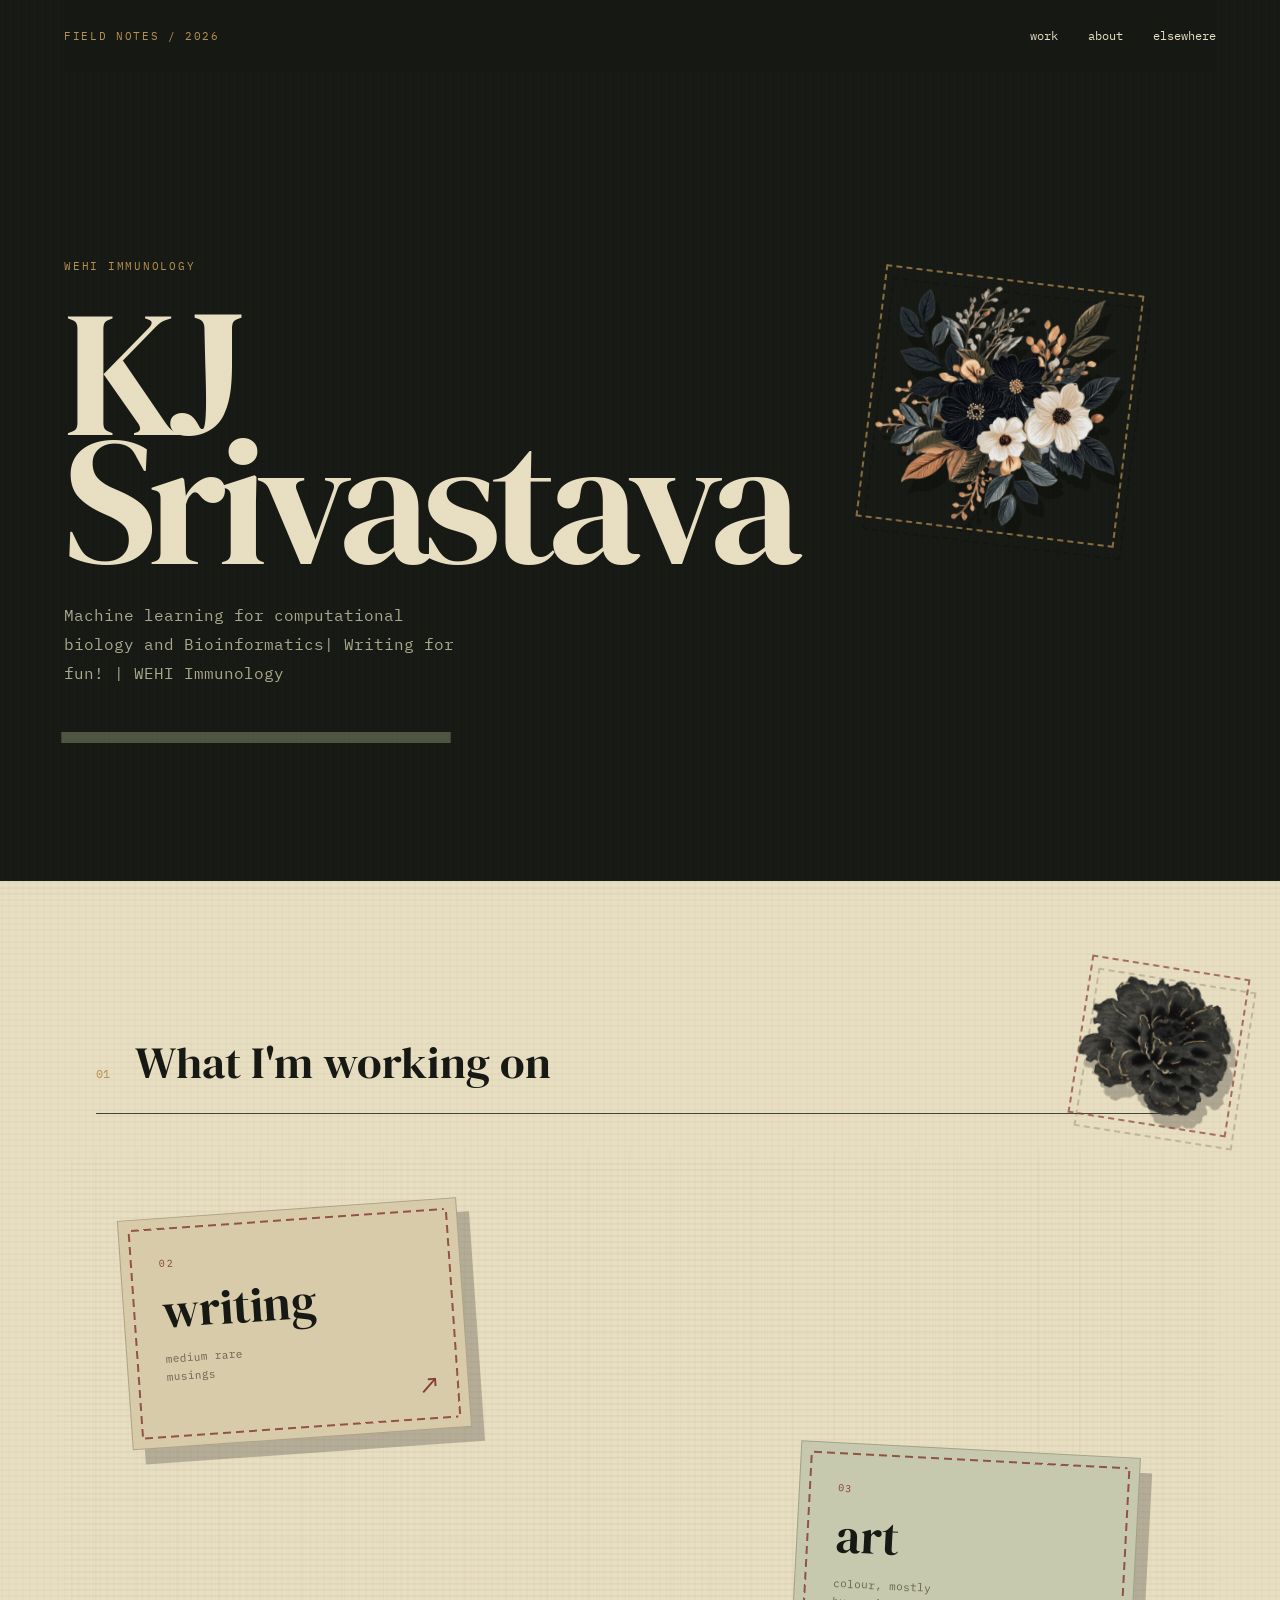
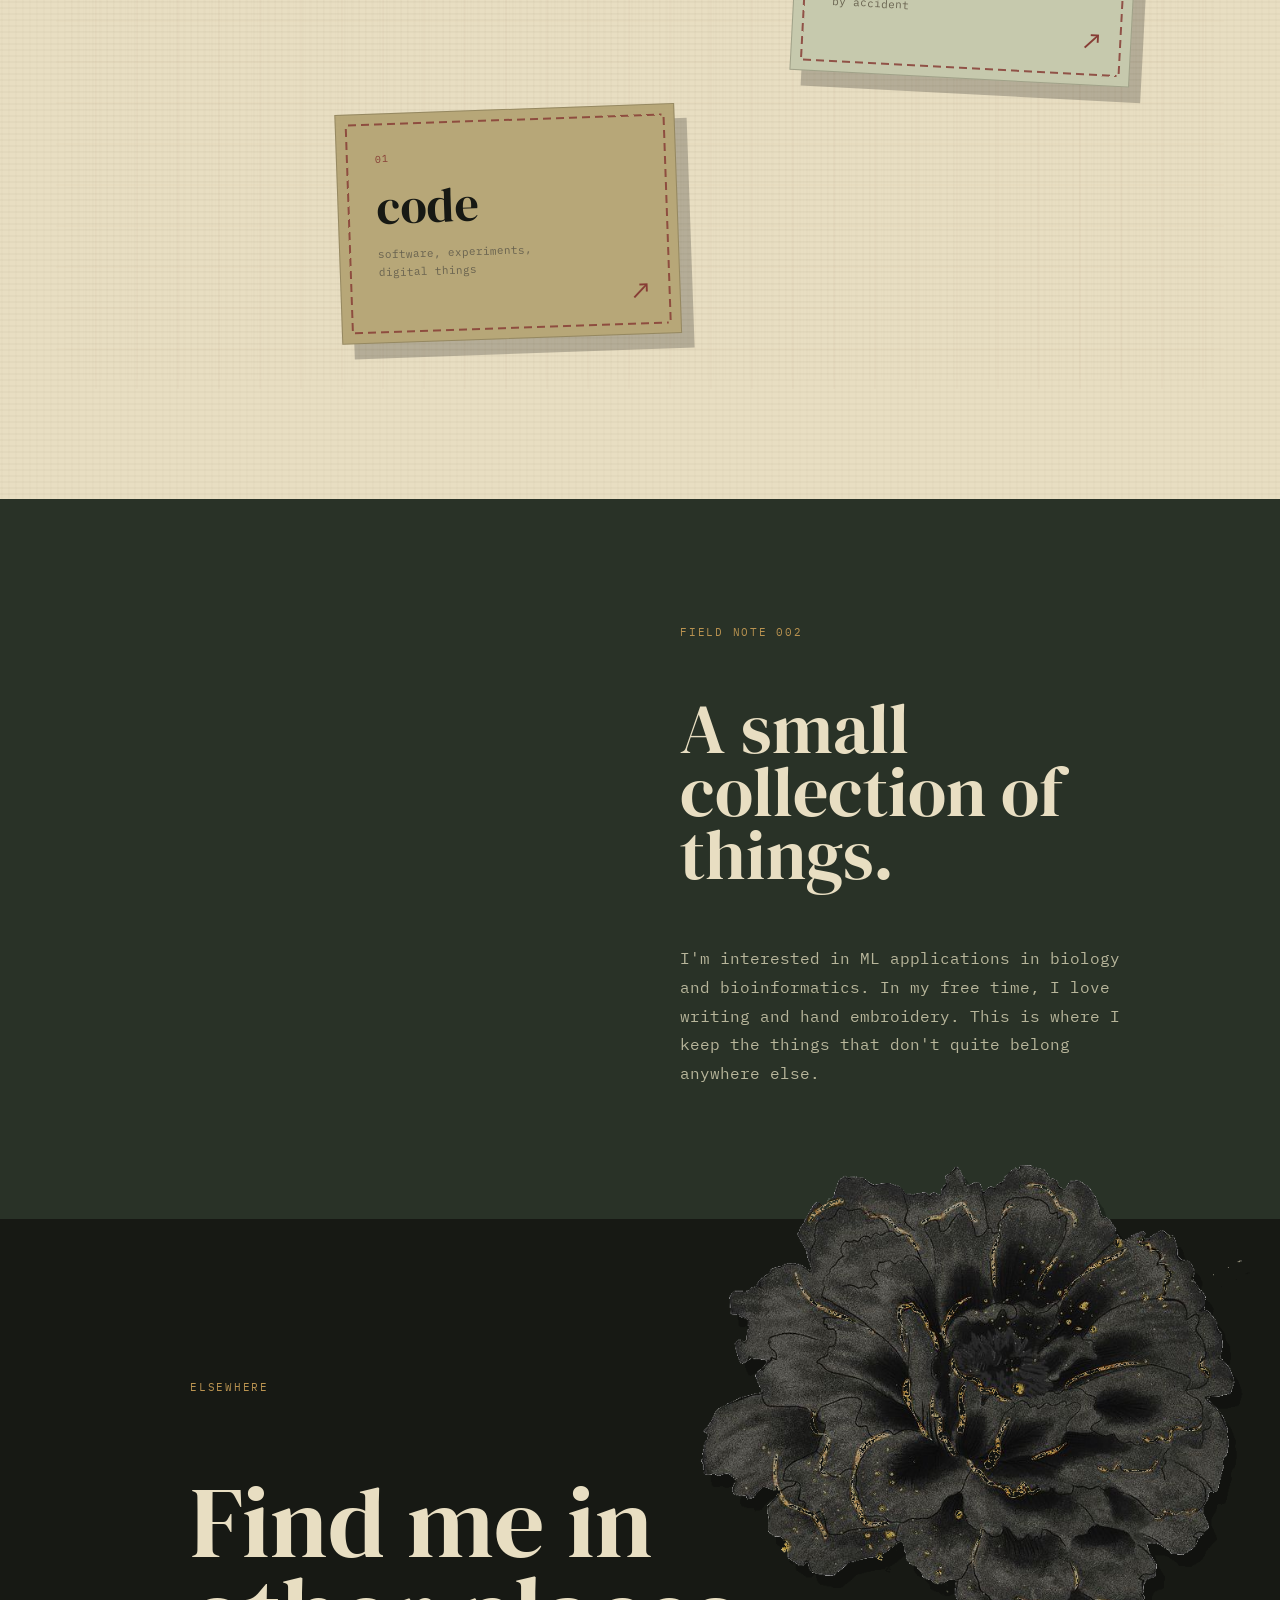
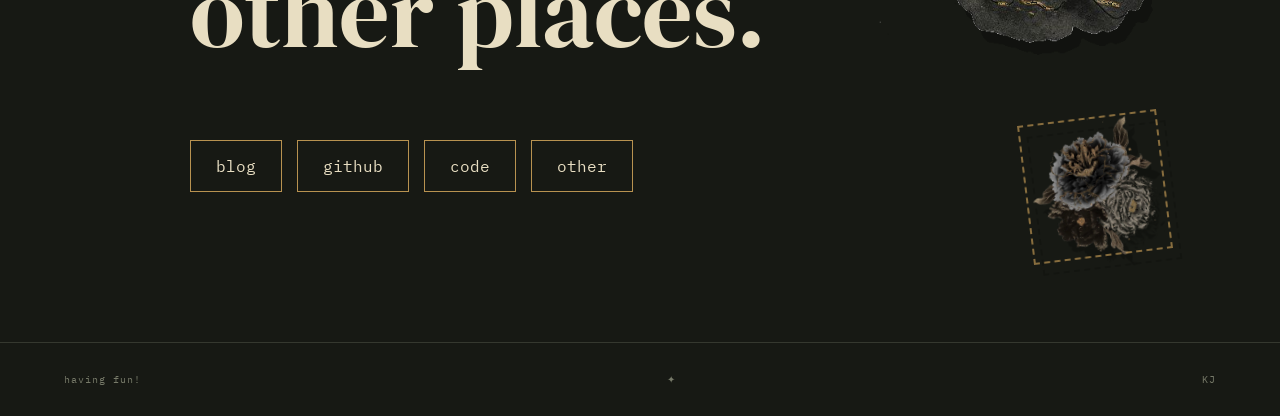
==== index.html @ 0a5bcc04 "Update index.html" ====
<!DOCTYPE html>
<html lang="en">

<head>
    <meta charset="UTF-8">
    <meta name="viewport" content="width=device-width, initial-scale=1.0">

    <title>KJ - field notes</title>

    <link rel="preconnect" href="https://fonts.googleapis.com">
    <link rel="preconnect" href="https://fonts.gstatic.com" crossorigin>

    <link
        href="https://fonts.googleapis.com/css2?family=DM+Serif+Display&family=IBM+Plex+Mono:wght@400;500&display=swap"
        rel="stylesheet"
    >

    <link rel="stylesheet" href="style.css">
      <style>
    body {
      margin: 0;
      padding: 0;
    }
  </style>
</head>


<body>


    <header>

        <div class="label">
            FIELD NOTES / 2026
        </div>

        <nav>
            <a href="#work">work</a>
            <a href="#about">about</a>
            <a href="#links">elsewhere</a>
        </nav>

    </header>


    <main>


        <!-- HERO -->

        <section class="hero">

            <div class="hero-copy">

                <p class="kicker">
                    WEHI Immunology  
                </p>

                <h1>
                    KJ<br>
                    Srivastava
                </h1>

                <p class="description">
                    Machine learning for computational biology 
                    and Bioinformatics| Writing for fun! |
                    WEHI Immunology
                </p>

            </div>


            <!-- embroidery -->


            <!-- floating botanical -->

            <div class="botanical botanical-two">⠀
                ・⊱❀⊰・⠀⠀⠀⠀⠀⠀⠀⠀⠀⠀⠀⠀⠀⠀⠀⠀⠀⠀⠀⠀⠀⠀⠀⠀⠀⠀⠀⠀⠀⠀⠀⠀⠀
            </div>

            <div class="botanical botanical-one">
               ━━━━━━━━
            </div>
<div class="floating-patch hero-patch">
    <img src="images/patchwork-1.png" alt="">
</div>


        </section>



        <!-- WORK -->

        <section id="work" class="work">
            <div class="floating-patch work-patch">
    <img src="images/patchwork-2.png" alt="">
</div>

            <div class="section-heading">

                <span>01</span>

                <h2>
                    What I'm working on
                </h2>

            </div>


            <div class="links">
        <a class="fabric-label label-code" href="code/">

        <span class="label-stitch stitch-top"></span>
        <span class="label-stitch stitch-right"></span>
        <span class="label-stitch stitch-bottom"></span>
        <span class="label-stitch stitch-left"></span>

        <span class="label-number">01</span>

        <span class="label-title">
            code
        </span>

        <span class="label-description">
            software, experiments,<br>
            digital things
        </span>

        <span class="label-arrow">↗</span>

    </a>

    <a class="fabric-label label-writing" href="writing/">

        <span class="label-stitch stitch-top"></span>
        <span class="label-stitch stitch-right"></span>
        <span class="label-stitch stitch-bottom"></span>
        <span class="label-stitch stitch-left"></span>

        <span class="label-number">02</span>

        <span class="label-title">
            writing
        </span>

        <span class="label-description">
            medium rare<br>
            musings
        </span>

        <span class="label-arrow">↗</span>

    </a>


    <a class="fabric-label label-art" href="art/">

        <span class="label-stitch stitch-top"></span>
        <span class="label-stitch stitch-right"></span>
        <span class="label-stitch stitch-bottom"></span>
        <span class="label-stitch stitch-left"></span>

        <span class="label-number">03</span>

        <span class="label-title">
            art
        </span>
        <span class="label-description">
            colour, mostly <br>
            by accident
        </span>

        <span class="label-arrow">↗</span>

    </a>



                
</div>

        </section>



        <!-- ABOUT -->

        <section id="about" class="about">

            <div class="about-image">

                <img
                    src="images/embroidery-2.jpg"
                    alt=""
                >

            </div>


            <div class="about-text">

                <p class="kicker">
                    FIELD NOTE 002
                </p>

                <h2>
                    A small
                    collection
                    of things.
                </h2>

                <p>
                    I'm interested in ML applications in biology and bioinformatics.
                    In my free time, I love writing and hand embroidery. This is where
                    I keep the things that don't quite belong anywhere else.
                </p>
                <div class="floating-patch patch-left">
    <img src="images/patchwork-2.png" alt="">
</div>



            </div>
            <!-- loose threads connecting the labels -->



        </section>



        <!-- LINKS -->

        <section id="links" class="elsewhere">
            <div class="floating-patch links-patch">
    <img src="images/patchwork-3.png" alt="">
</div>

            <p class="kicker">
                ELSEWHERE
            </p>

            <h2>
                Find me in other places.
            </h2>


            <div class="elsewhere-links">

                <a href="YOUR-BLOG-URL">
                    blog
                </a>

                <a href="YOUR-GITHUB-URL">
                    github
                </a>

                <a href="YOUR-CODE-SITE">
                    code
                </a>

                <a href="YOUR-OTHER-LINK">
                    other
                </a>

            </div>
        </section>



    </main>



    <footer>

        <span>
            having fun!
        </span>

        <span>
            ✦
        </span>

        <span>
            KJ
        </span>

    </footer>


    <script src="script.js"></script>

</body>

</html>
---- style.css ----
:root {
    --night: #171914;
    --moss: #293227;
    --leaf: #667054;

    --gold: #b89250;
    --red: #873d35;

    --linen: #d8cbaa;
    --paper: #e8dec2;
}


/* --------------------------------
   RESET
-------------------------------- */

* {
    box-sizing: border-box;
}

html {
    scroll-behavior: smooth;
}

body {
    margin: 0;

    background: var(--night);
    color: var(--paper);

    font-family:
        "IBM Plex Mono",
        monospace;

    overflow-x: hidden;
}


/* subtle woven texture */

body::before {
    content: "";

    position: fixed;
    inset: 0;

    pointer-events: none;

    opacity: .20;

    z-index: 50;

    background-image:
        repeating-linear-gradient(
            90deg,
            transparent 0,
            transparent 3px,
            rgba(220,210,170,.12) 4px
        ),
        repeating-linear-gradient(
            0deg,
            transparent 0,
            transparent 3px,
            rgba(220,210,170,.08) 4px
        );
}


/* --------------------------------
   HEADER
-------------------------------- */

header {
    position: sticky;
    top: 0;

    z-index: 100;

    width: min(1300px, 90vw);

    margin: auto;

    padding: 28px 0;

    display: flex;
    justify-content: space-between;
    align-items: center;

    background: rgba(23,25,20,.92);

    backdrop-filter: blur(4px);
}

.label {
    font-size: 11px;
    letter-spacing: .15em;
    color: var(--gold);
}

nav {
    display: flex;
    gap: 30px;
}

nav a {
    color: var(--paper);

    text-decoration: none;

    font-size: 12px;

    transition:
        color .2s ease;
}

nav a:hover {
    color: var(--gold);
}


/* --------------------------------
   DECORATIVE TOP THREAD
-------------------------------- */

.thread {
    position: absolute;

    pointer-events: none;

    z-index: 1;
}

.thread path {
    fill: none;

    stroke: var(--red);

    stroke-width: 2;

    stroke-dasharray: 1000;
    stroke-dashoffset: 1000;

    animation:
        stitch 4s ease forwards;
}

.thread-top {
    width: 50vw;

    right: 0;
    top: 120px;
}

@keyframes stitch {
    to {
        stroke-dashoffset: 0;
    }
}


/* --------------------------------
   HERO
-------------------------------- */

.hero {
    position: relative;

    min-height: 90vh;

    width: min(1300px, 90vw);

    margin: auto;

    display: flex;
    align-items: center;
}

.hero-copy {
    position: relative;

    z-index: 5;

    width: 55%;
}

.kicker {
    font-size: 11px;

    letter-spacing: .16em;

    text-transform: uppercase;

    color: var(--gold);
}

h1 {
    font-family:
        "Fraunces",
        "DM Serif Display",
        serif;

    font-weight: 400;

    font-size:
        clamp(90px, 14vw, 210px);

    line-height: .72;

    letter-spacing: -.05em;

    margin: 35px 0;

    color: var(--paper);
}

.description {
    max-width: 400px;

    line-height: 1.8;

    color: #aaa98e;
}

/* COLOURS OF PAGES*/


.writing-page {
    background: #4f1d24;
}

.code-page{
    background: #0a1d33
}

/* --------------------------------
   BOTANICAL PLACEHOLDERS
-------------------------------- */

.botanical {
    position: absolute;

    color: var(--leaf);

    font-size: 80px;

    z-index: 2;

    pointer-events: none;

    opacity: .7;
}

.botanical-one {
    left: 0;
    bottom: 12%;
}

.botanical-two {
    right: 0;
    bottom: 3%;

    color: var(--red);
}


/* --------------------------------
   PATCHWORK
-------------------------------- */

/*
   These are section decorations rather
   than fixed objects.

   This means they move with the page
   and don't make the whole site feel static.
*/

.floating-patch {
    position: absolute;

    pointer-events: none;

    z-index: 2;

    filter:
        drop-shadow(
            8px 12px 0 rgba(0,0,0,.25)
        );
}

.floating-patch img {
    display: block;

    width: 100%;
    height: auto;
}


/* HERO PATCHWORK 1 */

.hero-patch {
    width: 270px;

    right: 7%;
    top: 25%;

    transform: rotate(7deg);

    animation:
        hero-patch-float 9s ease-in-out infinite;
}

.hero-patch::after {
    content: "";

    position: absolute;

    inset: 5px;

    border: 2px dashed
        rgba(184,146,80,.7);
}

@keyframes hero-patch-float {
    0%,
    100% {
        transform:
            rotate(7deg)
            translateY(0);
    }

    50% {
        transform:
            rotate(4deg)
            translateY(-10px);
    }
}


/* --------------------------------
   WORK SECTION
-------------------------------- */

.work {
    position: relative;
    isolation: isolate;

    width: min(1100px, 85vw);

    margin: auto;

    padding: 150px 0;

    color: var(--night);
}

/* paper */

.work::before {
    content: "";

    position: absolute;

    z-index: -2;

    left: -10vw;
    right: -10vw;

    top: 0;
    bottom: 0;

    background: var(--paper);
}

/* paper grain */

.work::after {
    content: "";

    position: absolute;

    z-index: -1;

    left: -10vw;
    right: -10vw;

    top: 0;
    bottom: 0;

    pointer-events: none;

    opacity: .55;

    background:
        repeating-linear-gradient(
            0deg,
            transparent 0,
            transparent 4px,
            rgba(70,50,25,.10) 5px,
            transparent 6px
        ),
        repeating-linear-gradient(
            90deg,
            transparent 0,
            transparent 5px,
            rgba(70,50,25,.06) 6px,
            transparent 7px
        );
}


/* heading */

.section-heading {
    display: flex;

    align-items: baseline;

    gap: 25px;

    border-bottom:
        1px solid #41443a;

    padding-bottom: 20px;
}

.section-heading span {
    color: var(--gold);

    font-size: 12px;
}

.section-heading h2 {
    font-family:
        "DM Serif Display",
        serif;

    font-size: 45px;

    font-weight: 400;

    margin: 0;
}


/* --------------------------------
   WORK PATCHWORK
-------------------------------- */

.work-patch {
    width: 170px;

    position: absolute;

    right: -60px;
    top: 80px;

    transform: rotate(9deg);

    animation:
        work-patch-float 11s ease-in-out infinite;
}

.work-patch::after {
    content: "";

    position: absolute;

    inset: 5px;

    border: 2px dashed
        rgba(135,61,53,.7);
}

@keyframes work-patch-float {
    0%,
    100% {
        transform:
            rotate(9deg)
            translateY(0);
    }

    50% {
        transform:
            rotate(6deg)
            translateY(8px);
    }
}


/* --------------------------------
   WORK NAVIGATION
-------------------------------- */

/*
   The three links are deliberately
   staggered, but they remain an obvious
   vertical navigation system.
*/

.links {
    position: relative;
    isolation: isolate;

    margin-top: 75px;

    min-height: 760px;
}

/* large woven pattern */

.links::before {
    content: "";

    position: absolute;

    z-index: -1;

    inset: -40px;

    pointer-events: none;

    opacity: .35;

    background:
        repeating-linear-gradient(
            90deg,
            transparent 0,
            transparent 39px,
            rgba(135,61,53,.12) 40px,
            transparent 41px
        ),
        repeating-linear-gradient(
            0deg,
            transparent 0,
            transparent 39px,
            rgba(184,146,80,.12) 40px,
            transparent 41px
        );
}
.links::after {
    content: "";

    position: absolute;

    inset: -30px;

    z-index: -1;

    pointer-events: none;

    opacity: .18;

    background:
        repeating-linear-gradient(
            90deg,
            transparent 0,
            transparent 5px,
            rgba(70,50,25,.12) 6px
        ),
        repeating-linear-gradient(
            0deg,
            transparent 0,
            transparent 5px,
            rgba(70,50,25,.10) 6px
        );
}


/* --------------------------------
   FABRIC LABEL
-------------------------------- */

.fabric-label {
    position: absolute;

    display: block;

    width: 340px;

    min-height: 230px;

    padding: 38px;

    color: var(--night);

    text-decoration: none;

    box-shadow:
        12px 15px 0 rgba(0,0,0,.22);

    border: 1px solid
        rgba(50,45,30,.25);

    transform-origin: 50% 10%;

    transition:
        transform .4s ease,
        box-shadow .4s ease;
}


/* different fabrics */

.label-writing {
    left: 2%;
    top: 20px;

    background:
        var(--linen);

    transform: rotate(-4deg);

    animation:
        label-writing-float 8s ease-in-out infinite;
}

.label-art {
    right: 4%;
    top: 260px;

    background:
        #c6c9ad;

    transform: rotate(3deg);

    animation:
        label-art-float 10s ease-in-out infinite;
}

.label-code {
    left: 22%;
    top: 520px;

    background:
        #b7a778;

    transform: rotate(-2deg);

    animation:
        label-code-float 9s ease-in-out infinite;
}


/* --------------------------------
   LABEL STITCHING
-------------------------------- */

.label-stitch {
    position: absolute;

    pointer-events: none;

    opacity: .85;
}


/* top + bottom */

.stitch-top,
.stitch-bottom {
    left: 12px;
    right: 12px;

    height: 2px;

    background:
        repeating-linear-gradient(
            90deg,
            var(--red) 0 8px,
            transparent 8px 13px
        );
}

.stitch-top {
    top: 9px;
}

.stitch-bottom {
    bottom: 9px;
}


/* left + right */

.stitch-left,
.stitch-right {
    top: 12px;
    bottom: 12px;

    width: 2px;

    background:
        repeating-linear-gradient(
            0deg,
            var(--red) 0 8px,
            transparent 8px 13px
        );
}

.stitch-left {
    left: 9px;
}

.stitch-right {
    right: 9px;
}



/* --------------------------------
   LABEL TEXT
-------------------------------- */

.label-number {
    display: block;

    margin-bottom: 20px;

    font-size: 10px;

    letter-spacing: .15em;

    color: var(--red);
}

.label-title {
    display: block;

    font-family:
        "DM Serif Display",
        serif;

    font-size: 48px;

    line-height: .9;

    margin-bottom: 18px;
}

.label-description {
    display: block;

    max-width: 230px;

    color: #68624f;

    font-size: 11px;

    line-height: 1.6;
}

.label-arrow {
    position: absolute;

    right: 30px;
    bottom: 25px;

    font-size: 28px;

    color: var(--red);

    transition:
        transform .3s ease;
}


/* --------------------------------
   LABEL MOVEMENT
-------------------------------- */

@keyframes label-writing-float {
    0%,
    100% {
        transform:
            rotate(-4deg)
            translateY(0);
    }

    50% {
        transform:
            rotate(-3deg)
            translateY(4px);
    }
}

@keyframes label-art-float {
    0%,
    100% {
        transform:
            rotate(3deg)
            translateY(0);
    }

    50% {
        transform:
            rotate(4deg)
            translateY(-5px);
    }
}

@keyframes label-code-float {
    0%,
    100% {
        transform:
            rotate(-2deg)
            translateY(0);
    }

    50% {
        transform:
            rotate(-3deg)
            translateY(5px);
    }
}


/* hover */

.fabric-label:hover {
    z-index: 10;

    box-shadow:
        20px 25px 0 rgba(0,0,0,.3);
}

.label-writing:hover {
    transform:
        rotate(-1deg)
        translateY(-12px);
}

.label-art:hover {
    transform:
        rotate(5deg)
        translateY(-12px);
}

.label-code:hover {
    transform:
        rotate(-4deg)
        translateY(-12px);
}

.fabric-label:hover .label-arrow {
    transform:
        translate(8px,-8px)
        rotate(-5deg);
}


/* --------------------------------
   ABOUT
-------------------------------- */

.about {
    position: relative;

    min-height: 80vh;

    background:
        var(--moss);

    display: grid;

    grid-template-columns:
        1fr 1fr;

    align-items: center;

    gap: 80px;

    padding: 100px 10vw;
}

.about-image {
    transform:
        rotate(-3deg);
}

.about-image img {
    width: 100%;

    max-height: 600px;

    object-fit: cover;

    box-shadow:
        10px 14px 0 rgba(0,0,0,.2);
}

.about-text {
    max-width: 500px;
}

.about-text h2 {
    font-family:
        "DM Serif Display",
        serif;

    font-weight: 400;

    font-size: 70px;

    line-height: .9;
}

.about-text p:not(.kicker) {
    color: #b8b69b;

    line-height: 1.8;
}


/* --------------------------------
   ELSEWHERE
-------------------------------- */

.elsewhere {
    position: relative;

    min-height: 70vh;

    width: min(900px, 85vw);

    margin: auto;

    padding: 150px 0;
}

.elsewhere h2 {
    font-family:
        "DM Serif Display",
        serif;

    font-weight: 400;

    font-size:
        clamp(50px, 8vw, 100px);

    line-height: .9;

    max-width: 700px;
}

.elsewhere-links {
    display: flex;

    flex-wrap: wrap;

    gap: 15px;
}

.elsewhere-links a {
    border:
        1px solid var(--gold);

    padding:
        15px 25px;

    color: var(--paper);

    text-decoration: none;

    transition:
        background .2s ease,
        color .2s ease;
}

.elsewhere-links a:hover {
    background:
        var(--gold);

    color:
        var(--night);
}


/* --------------------------------
   ELSEWHERE PATCH
-------------------------------- */

.links-patch {
    width: 150px;

    position: absolute;

    right: -80px;
    bottom: 80px;

    transform:
        rotate(-7deg);

    animation:
        elsewhere-patch-float 12s ease-in-out infinite;
}

.links-patch::after {
    content: "";

    position: absolute;

    inset: 5px;

    border:
        2px dashed
        rgba(184,146,80,.7);
}

@keyframes elsewhere-patch-float {
    0%,
    100% {
        transform:
            rotate(-7deg)
            translateY(0);
    }

    50% {
        transform:
            rotate(-3deg)
            translateY(-8px);
    }
}


/* --------------------------------
   FOOTER
-------------------------------- */

footer {
    border-top:
        1px solid #35382f;

    padding:
        30px 5vw;

    display: flex;

    justify-content: space-between;

    color:
        #777a69;

    font-size: 10px;

    letter-spacing: .1em;
}


/* --------------------------------
   REDUCED MOTION
-------------------------------- */

@media (prefers-reduced-motion: reduce) {

    *,
    *::before,
    *::after {
        animation-duration:
            .01ms !important;

        animation-iteration-count:
            1 !important;

        scroll-behavior:
            auto !important;
    }
}
/* --------------------------------
   WRITING / POST PAGES
-------------------------------- */

.post {
    width: min(750px, 85vw);

    margin: auto;

    padding: 130px 0 180px;
}

.post h1 {
    font-size:
        clamp(60px, 9vw, 120px);

    line-height: .85;

    margin:
        30px 0 50px;
}

.post-intro {
    max-width: 600px;

    font-family:
        "DM Serif Display",
        serif;

    font-size: 25px;

    line-height: 1.4;

    color:
        var(--linen);
}

.post-body {
    margin-top: 70px;

    font-size: 14px;

    line-height: 2;

    color: #b8b69b;
}

.post-body h2 {
    margin-top: 70px;

    font-family:
        "DM Serif Display",
        serif;

    font-size: 42px;

    font-weight: 400;

    color:
        var(--paper);
}

.post-body p {
    margin:
        0 0 30px;
}

/* --------------------------------
   MOBILE
-------------------------------- */

@media (max-width: 750px) {

    header {
        width: 90vw;

        padding:
            22px 0;
    }

    nav {
        gap: 15px;
    }


    /* hero */

    .hero {
        min-height:
            760px;

        align-items:
            flex-start;
    }

    .hero-copy {
        width: 100%;

        padding-top:
            90px;
    }

    h1 {
        font-size:
            23vw;
    }


    /* hero patch */

    .hero-patch {
        width: 180px;

        right: -25px;
        top: 52%;
    }


    /* work */

    .work {
        width: 85vw;

        padding:
            100px 0;
    }

    .section-heading h2 {
        font-size:
            35px;
    }

    .links {
        min-height:
            auto;

        display:
            flex;

        flex-direction:
            column;

        gap:
            35px;

        margin-top:
            50px;
    }


    /*
       On mobile the labels become a normal
       readable sequence.
    */

    .fabric-label {
        position:
            relative;

        left:
            auto;

        right:
            auto;

        top:
            auto;

        width:
            100%;

        min-height:
            220px;

        transform:
            none !important;

        animation:
            none;
    }

    .fabric-label:hover {
        transform:
            translateY(-7px) !important;
    }


    /* hide decorative thread on small screens */

    .label-threads {
        display:
            none;
    }


    .work-patch {
        width:
            110px;

        right:
            -25px;

        top:
            70px;
    }


    /* about */

    .about {
        grid-template-columns:
            1fr;

        padding:
            80px 10vw;

        gap:
            50px;
    }

    .about-text h2 {
        font-size:
            55px;
    }


    /* elsewhere */

    .elsewhere {
        padding:
            100px 0;
    }

    .links-patch {
        width:
            100px;

        right:
            -25px;

        bottom:
            40px;
    }


    /* footer */

    footer {
        flex-direction:
            column;

        gap:
            10px;
    }
}
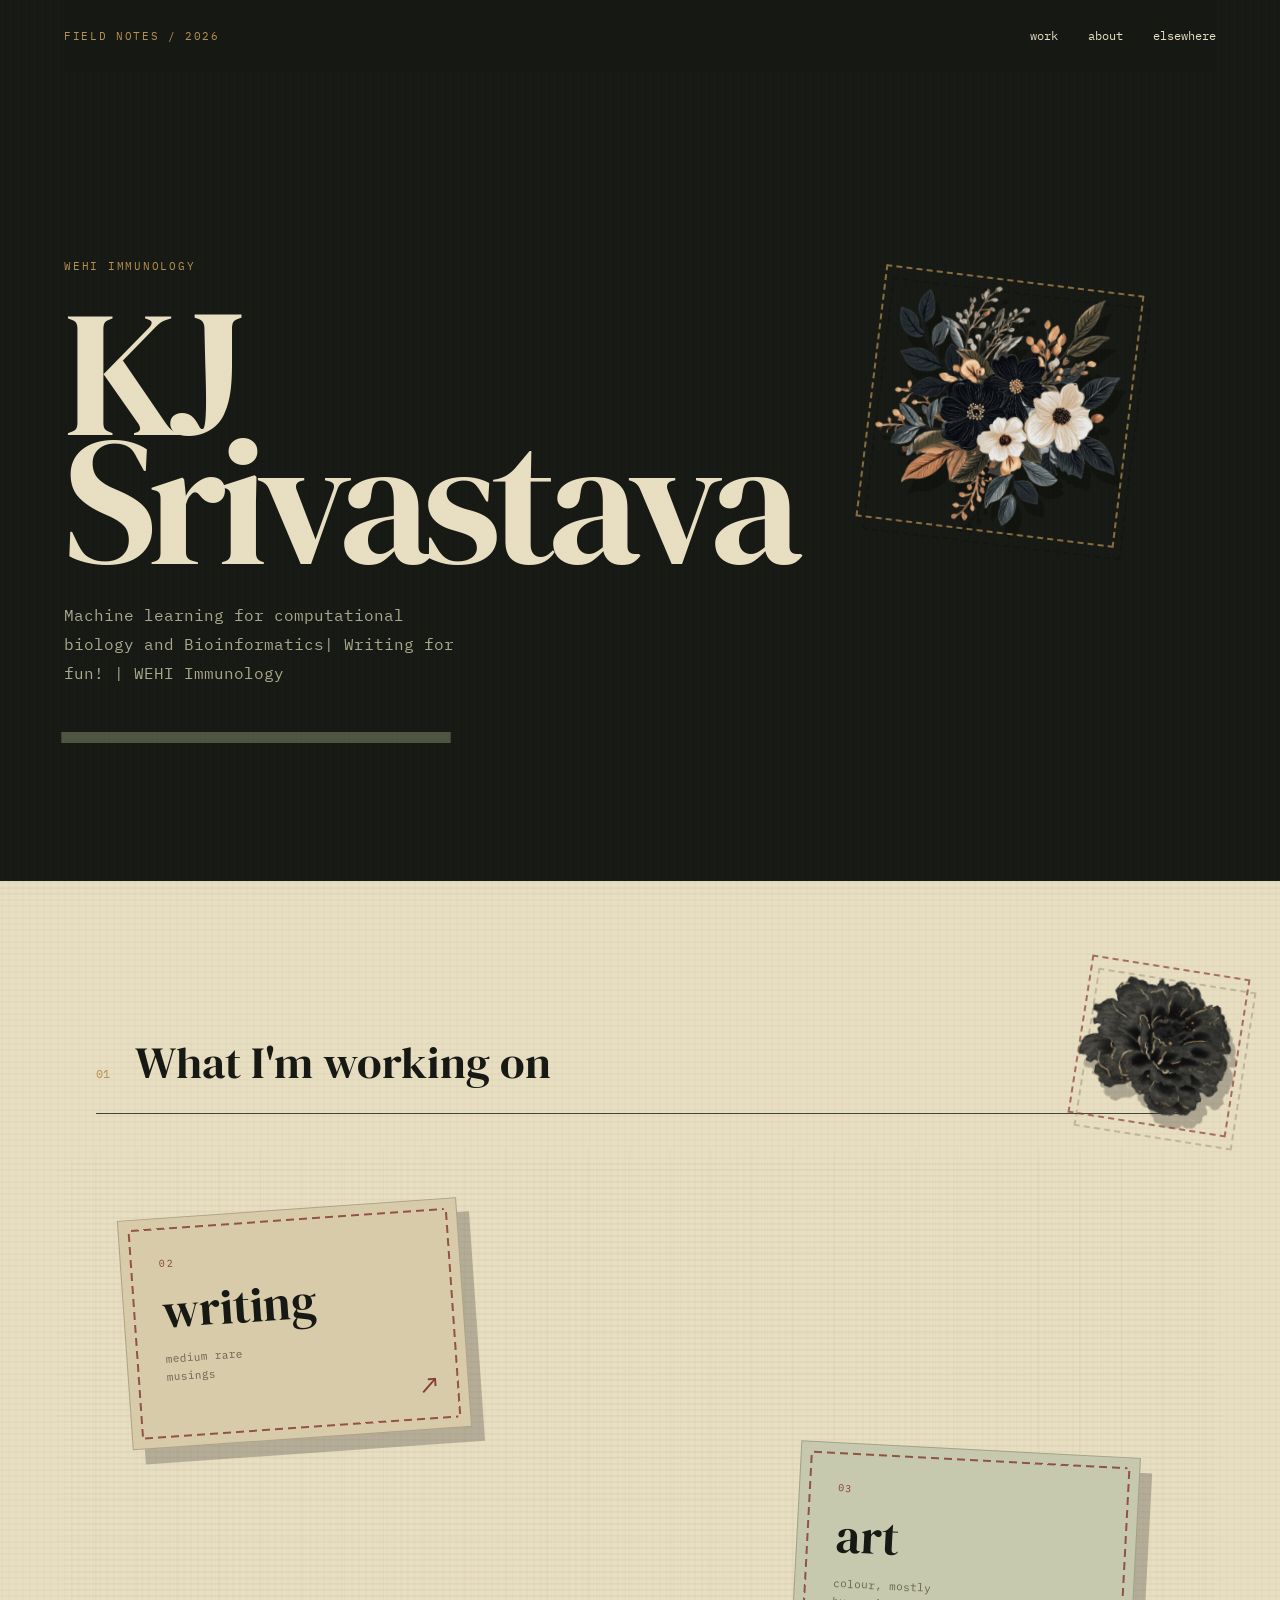
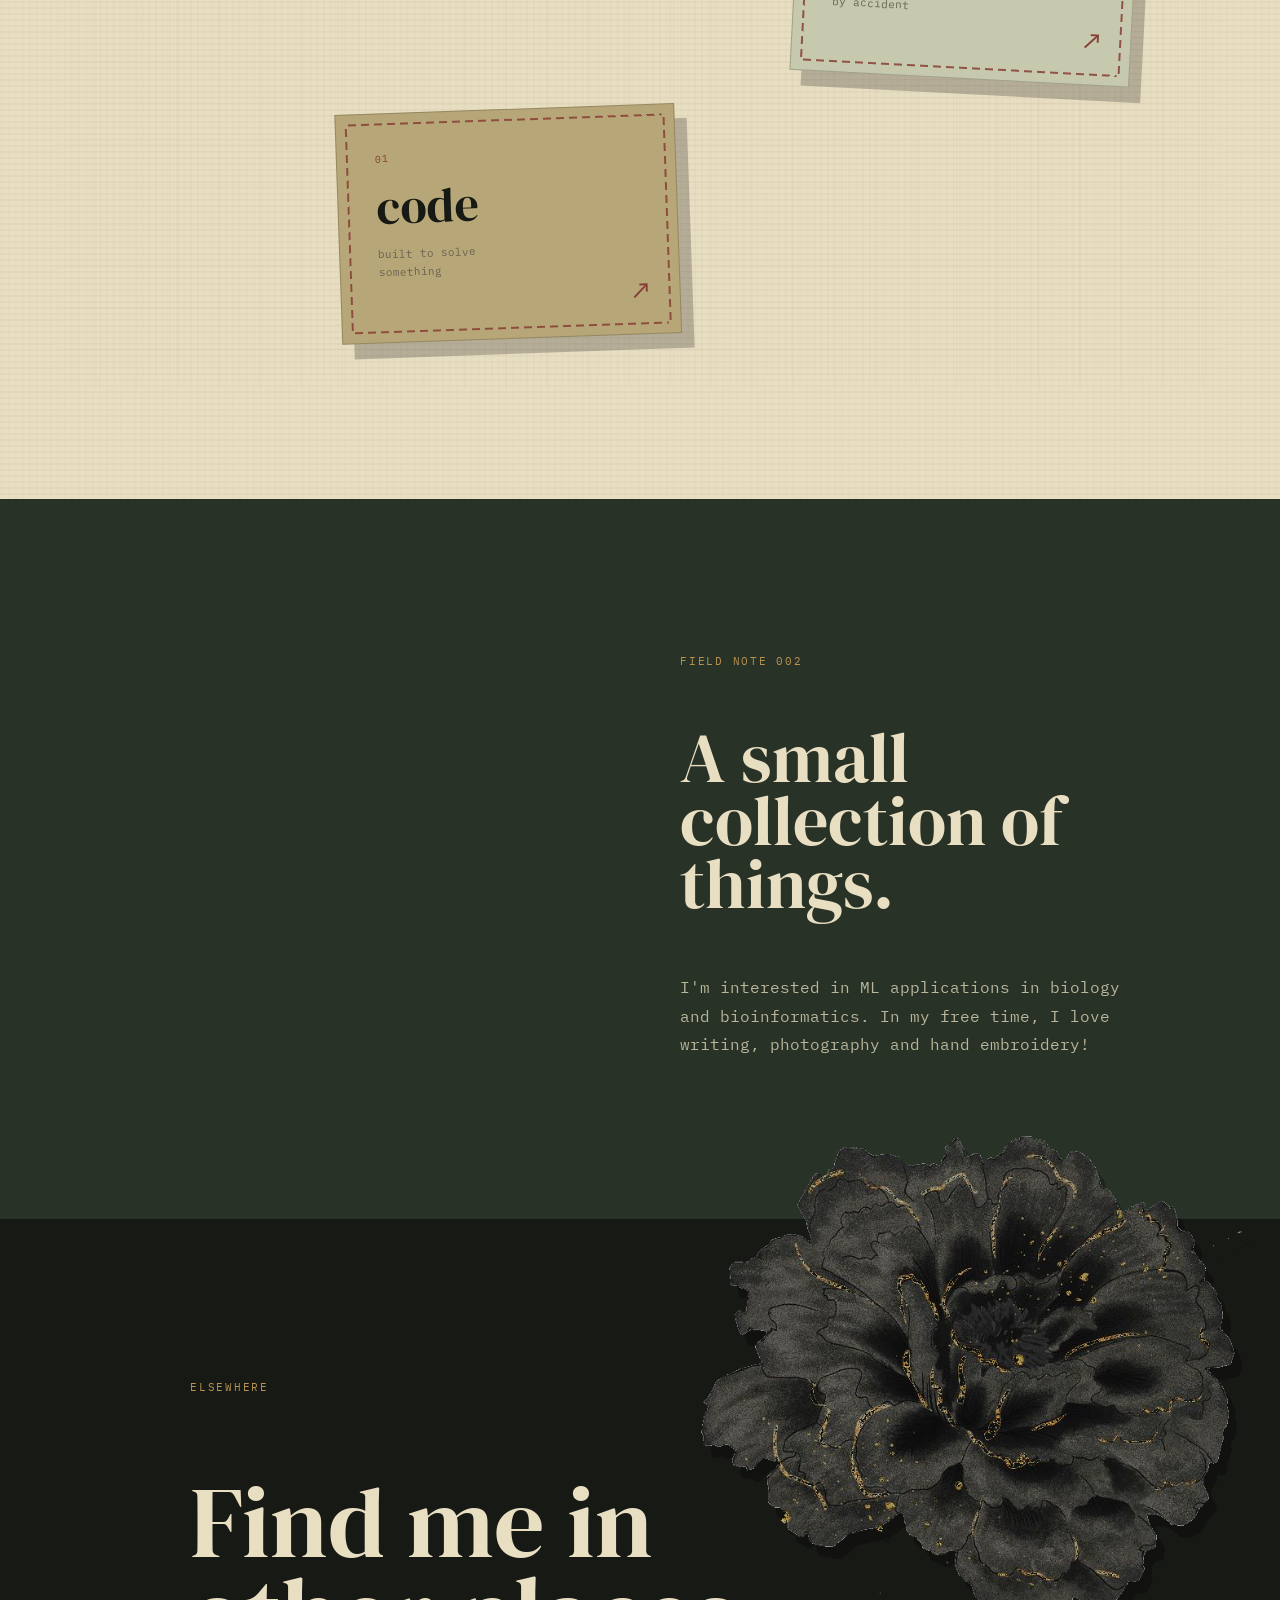
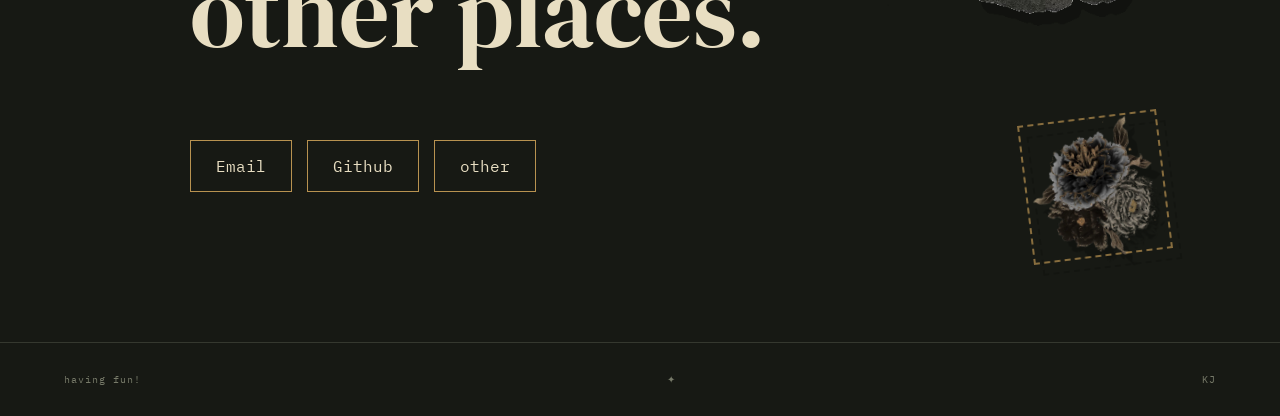
==== commit 139cb71b: "Update index.html" ====
--- a/index.html
+++ b/index.html
@@ -124,8 +124,8 @@
         </span>
 
         <span class="label-description">
-            software, experiments,<br>
-            digital things
+            built to solve<br>
+            something
         </span>
 
         <span class="label-arrow">↗</span>
@@ -213,8 +213,7 @@
 
                 <p>
                     I'm interested in ML applications in biology and bioinformatics.
-                    In my free time, I love writing and hand embroidery. This is where
-                    I keep the things that don't quite belong anywhere else.
+                    In my free time, I love writing, photography and hand embroidery!
                 </p>
                 <div class="floating-patch patch-left">
     <img src="images/patchwork-2.png" alt="">
@@ -223,7 +222,7 @@
 
 
             </div>
-            <!-- loose threads connecting the labels -->
+
 
 
 
@@ -249,16 +248,12 @@
 
             <div class="elsewhere-links">
 
-                <a href="YOUR-BLOG-URL">
-                    blog
+                <a href="srivastava.k@WEHI.edu.au">
+                    Email
                 </a>
 
-                <a href="YOUR-GITHUB-URL">
-                    github
-                </a>
-
-                <a href="YOUR-CODE-SITE">
-                    code
+                <a href="github.com/kj0s">
+                    Github
                 </a>
 
                 <a href="YOUR-OTHER-LINK">
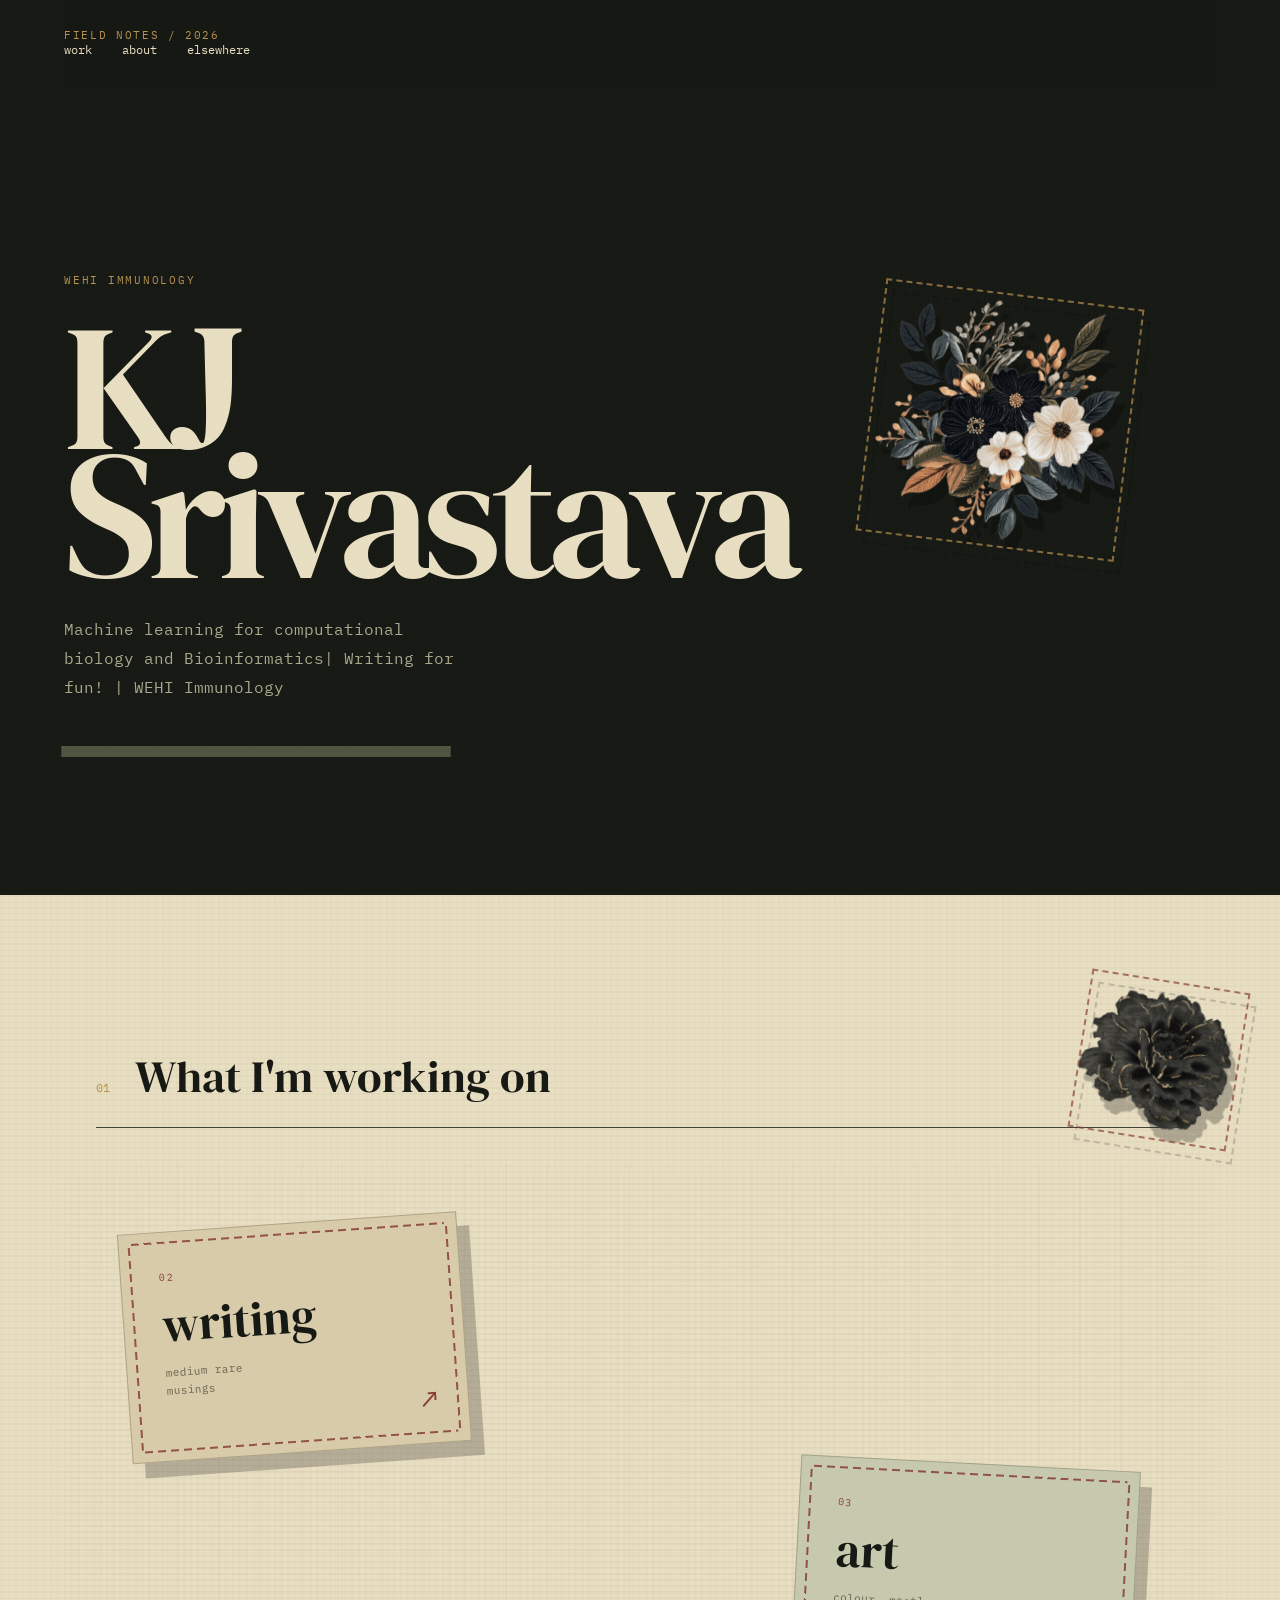
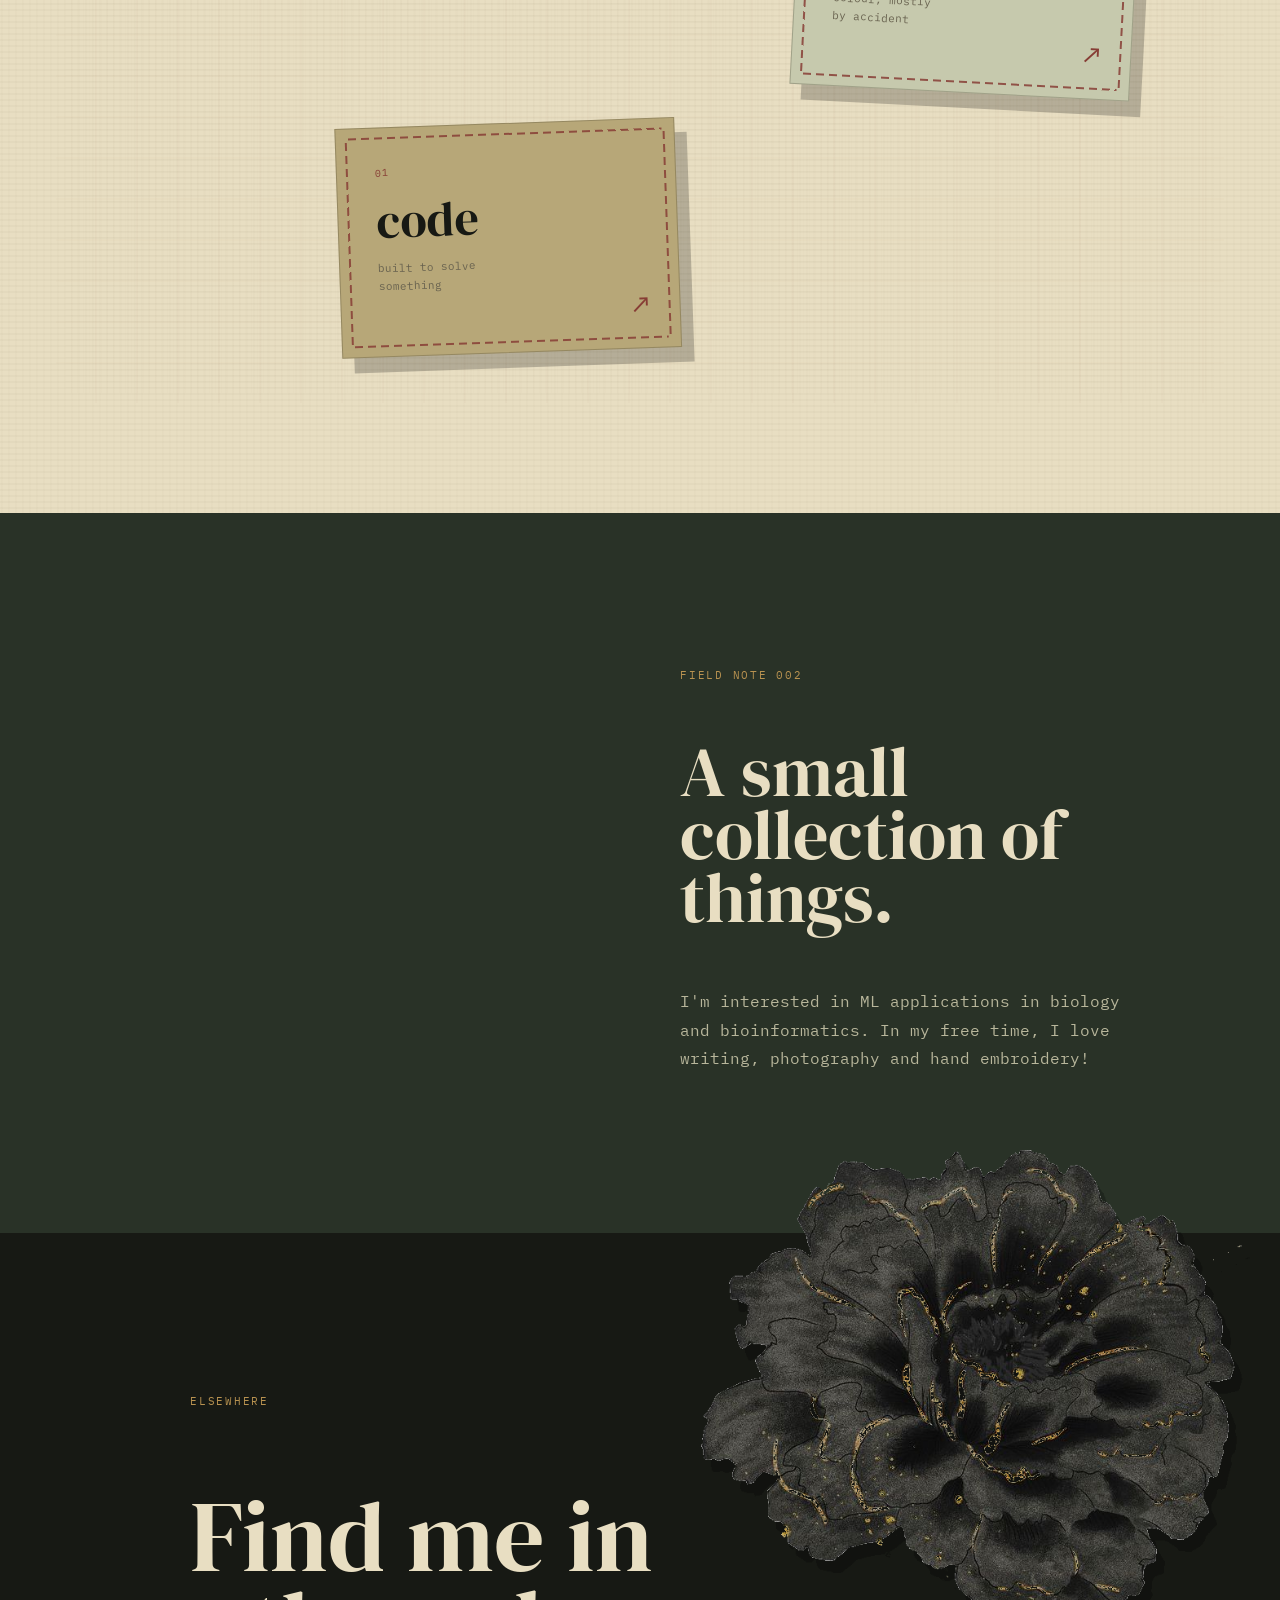
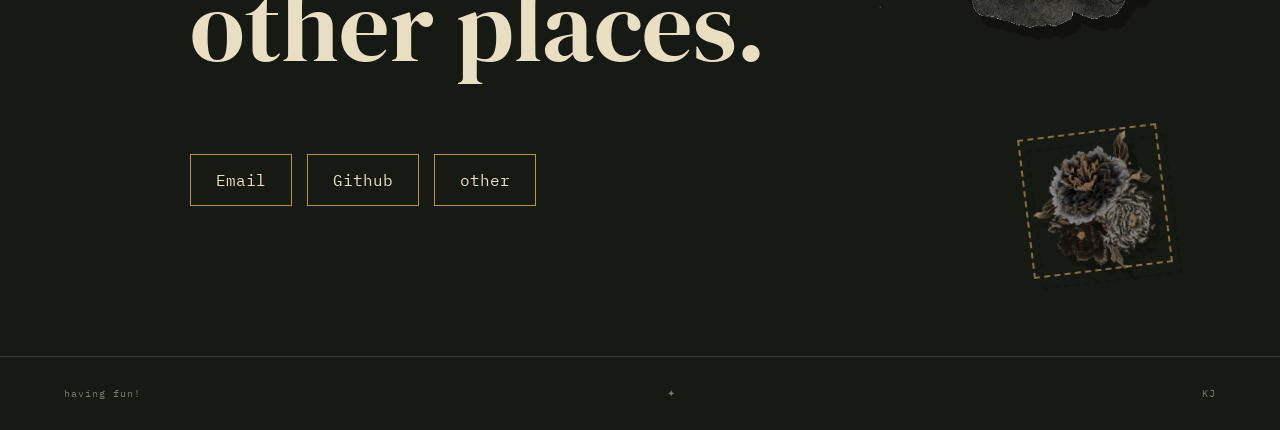
==== commit 3e49db96: "Update index.html" ====
--- a/index.html
+++ b/index.html
@@ -28,8 +28,8 @@
 <body>
 
 
-    <header>
-
+<header>
+    <div class="header-inner">
         <div class="label">
             FIELD NOTES / 2026
         </div>
@@ -39,8 +39,8 @@
             <a href="#about">about</a>
             <a href="#links">elsewhere</a>
         </nav>
-
-    </header>
+    </div>
+</header>
 
 
     <main>
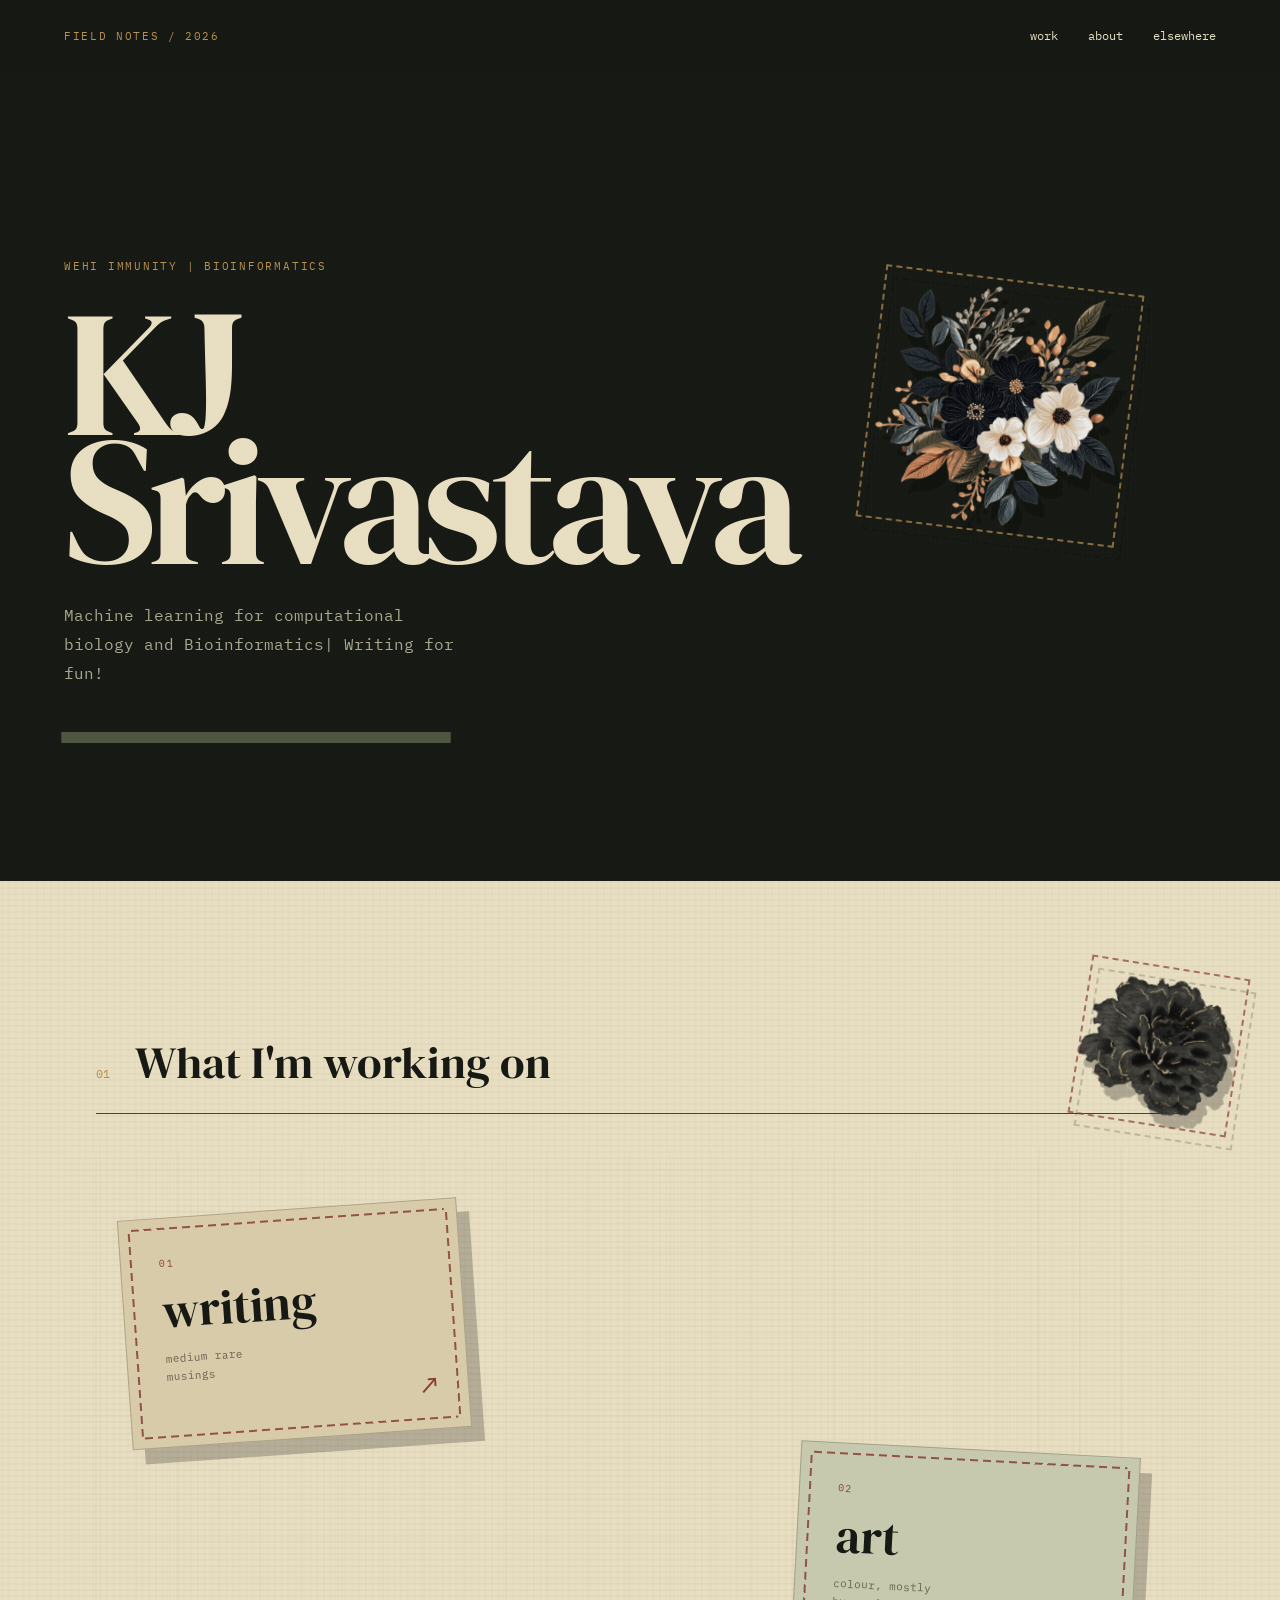
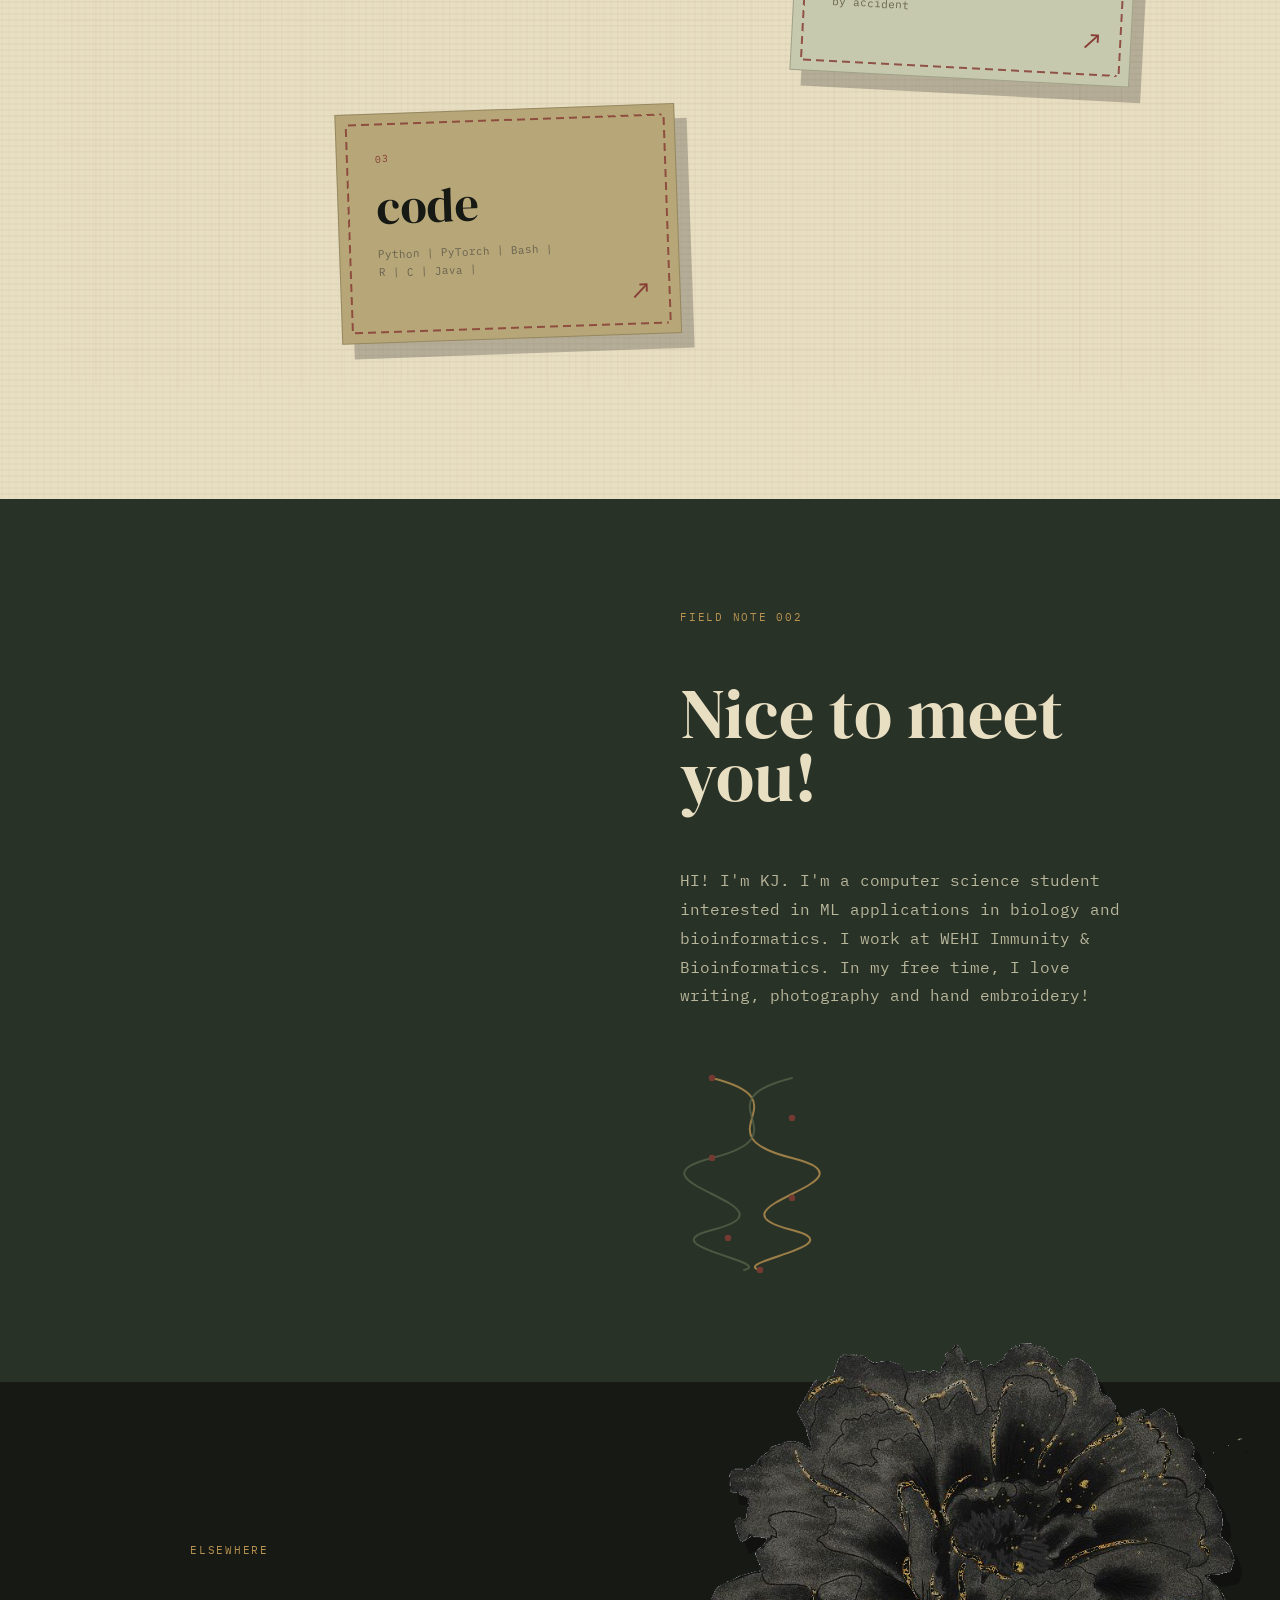
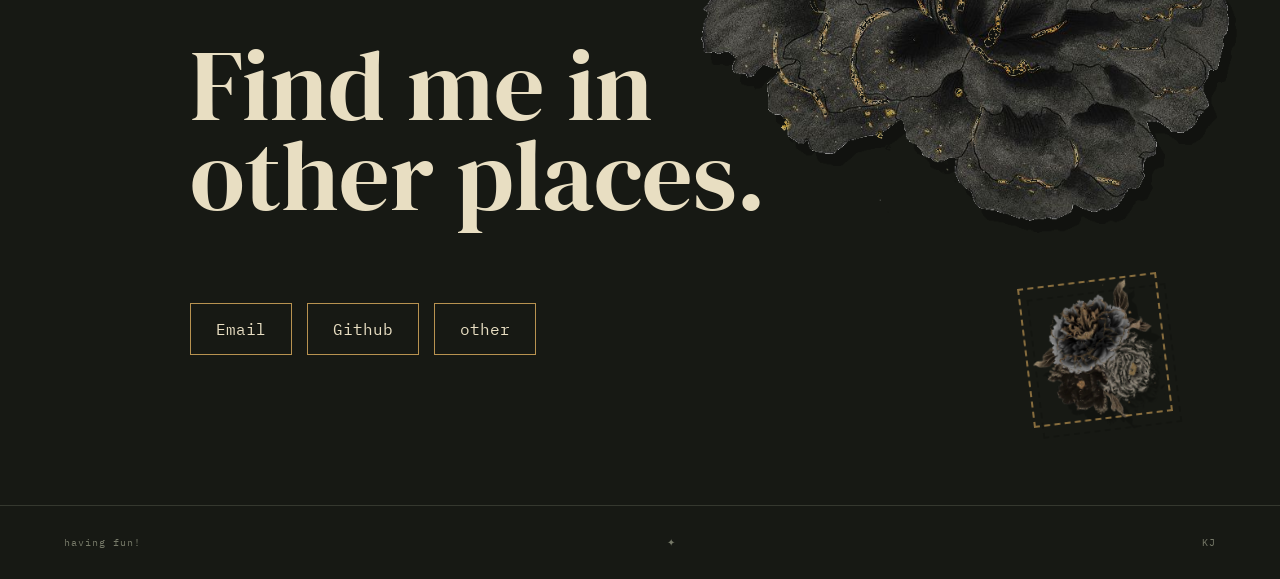
==== commit ddff75d5: "Update index.html" ====
--- a/index.html
+++ b/index.html
@@ -53,7 +53,7 @@
             <div class="hero-copy">
 
                 <p class="kicker">
-                    WEHI Immunology  
+                    WEHI Immunity | Bioinformatics  
                 </p>
 
                 <h1>
@@ -63,8 +63,7 @@
 
                 <p class="description">
                     Machine learning for computational biology 
-                    and Bioinformatics| Writing for fun! |
-                    WEHI Immunology
+                    and Bioinformatics| Writing for fun!
                 </p>
 
             </div>
@@ -117,15 +116,15 @@
         <span class="label-stitch stitch-bottom"></span>
         <span class="label-stitch stitch-left"></span>
 
-        <span class="label-number">01</span>
+        <span class="label-number">03</span>
 
         <span class="label-title">
             code
         </span>
 
         <span class="label-description">
-            built to solve<br>
-            something
+            Python | PyTorch | Bash | <br>
+            R | C | Java |
         </span>
 
         <span class="label-arrow">↗</span>
@@ -139,7 +138,7 @@
         <span class="label-stitch stitch-bottom"></span>
         <span class="label-stitch stitch-left"></span>
 
-        <span class="label-number">02</span>
+        <span class="label-number">01</span>
 
         <span class="label-title">
             writing
@@ -162,7 +161,7 @@
         <span class="label-stitch stitch-bottom"></span>
         <span class="label-stitch stitch-left"></span>
 
-        <span class="label-number">03</span>
+        <span class="label-number">02</span>
 
         <span class="label-title">
             art
@@ -206,15 +205,26 @@
                 </p>
 
                 <h2>
-                    A small
-                    collection
-                    of things.
+                    Nice to meet you! 
                 </h2>
 
                 <p>
-                    I'm interested in ML applications in biology and bioinformatics.
+                    HI! I'm KJ. I'm a computer science student interested in ML applications 
+                    in biology and bioinformatics. I work at WEHI Immunity & Bioinformatics. 
                     In my free time, I love writing, photography and hand embroidery!
                 </p>
+                <div class="protein-motif" aria-hidden="true">
+    <svg viewBox="0 0 200 260" xmlns="http://www.w3.org/2000/svg">
+        <path class="helix-strand strand-a" d="M40 10 C 160 40, 20 80, 140 110 C 260 140, 20 170, 140 200 C 220 220, 60 240, 100 250"/>
+        <path class="helix-strand strand-b" d="M140 10 C 20 40, 160 80, 40 110 C -80 140, 160 170, 40 200 C -40 220, 120 240, 80 250"/>
+        <circle class="helix-node" cx="40" cy="10" r="4"/>
+        <circle class="helix-node" cx="140" cy="60" r="4"/>
+        <circle class="helix-node" cx="40" cy="110" r="4"/>
+        <circle class="helix-node" cx="140" cy="160" r="4"/>
+        <circle class="helix-node" cx="60" cy="210" r="4"/>
+        <circle class="helix-node" cx="100" cy="250" r="4"/>
+    </svg>
+</div>
                 <div class="floating-patch patch-left">
     <img src="images/patchwork-2.png" alt="">
 </div>
--- a/style.css
+++ b/style.css
@@ -77,6 +77,13 @@
 
     z-index: 100;
 
+    width: 100%;
+
+    background: rgba(23,25,20,.92);
+    backdrop-filter: blur(4px);
+}
+
+.header-inner {
     width: min(1300px, 90vw);
 
     margin: auto;
@@ -86,10 +93,6 @@
     display: flex;
     justify-content: space-between;
     align-items: center;
-
-    background: rgba(23,25,20,.92);
-
-    backdrop-filter: blur(4px);
 }
 
 .label {
@@ -261,6 +264,55 @@
     bottom: 3%;
 
     color: var(--red);
+}
+
+/* protein motif */
+.protein-motif {
+    width: 160px;
+
+    margin-top: 60px;
+
+    opacity: .8;
+
+    animation:
+        protein-drift 14s ease-in-out infinite;
+}
+
+.protein-motif svg {
+    width: 100%;
+    height: auto;
+}
+
+.helix-strand {
+    fill: none;
+
+    stroke: var(--gold);
+    stroke-width: 2.5;
+    stroke-linecap: round;
+}
+
+.strand-b {
+    stroke: var(--leaf);
+    opacity: .75;
+}
+
+.helix-node {
+    fill: var(--red);
+}
+
+@keyframes protein-drift {
+    0%,
+    100% {
+        transform:
+            rotate(0deg)
+            translateY(0);
+    }
+
+    50% {
+        transform:
+            rotate(2deg)
+            translateY(-10px);
+    }
 }
 
 
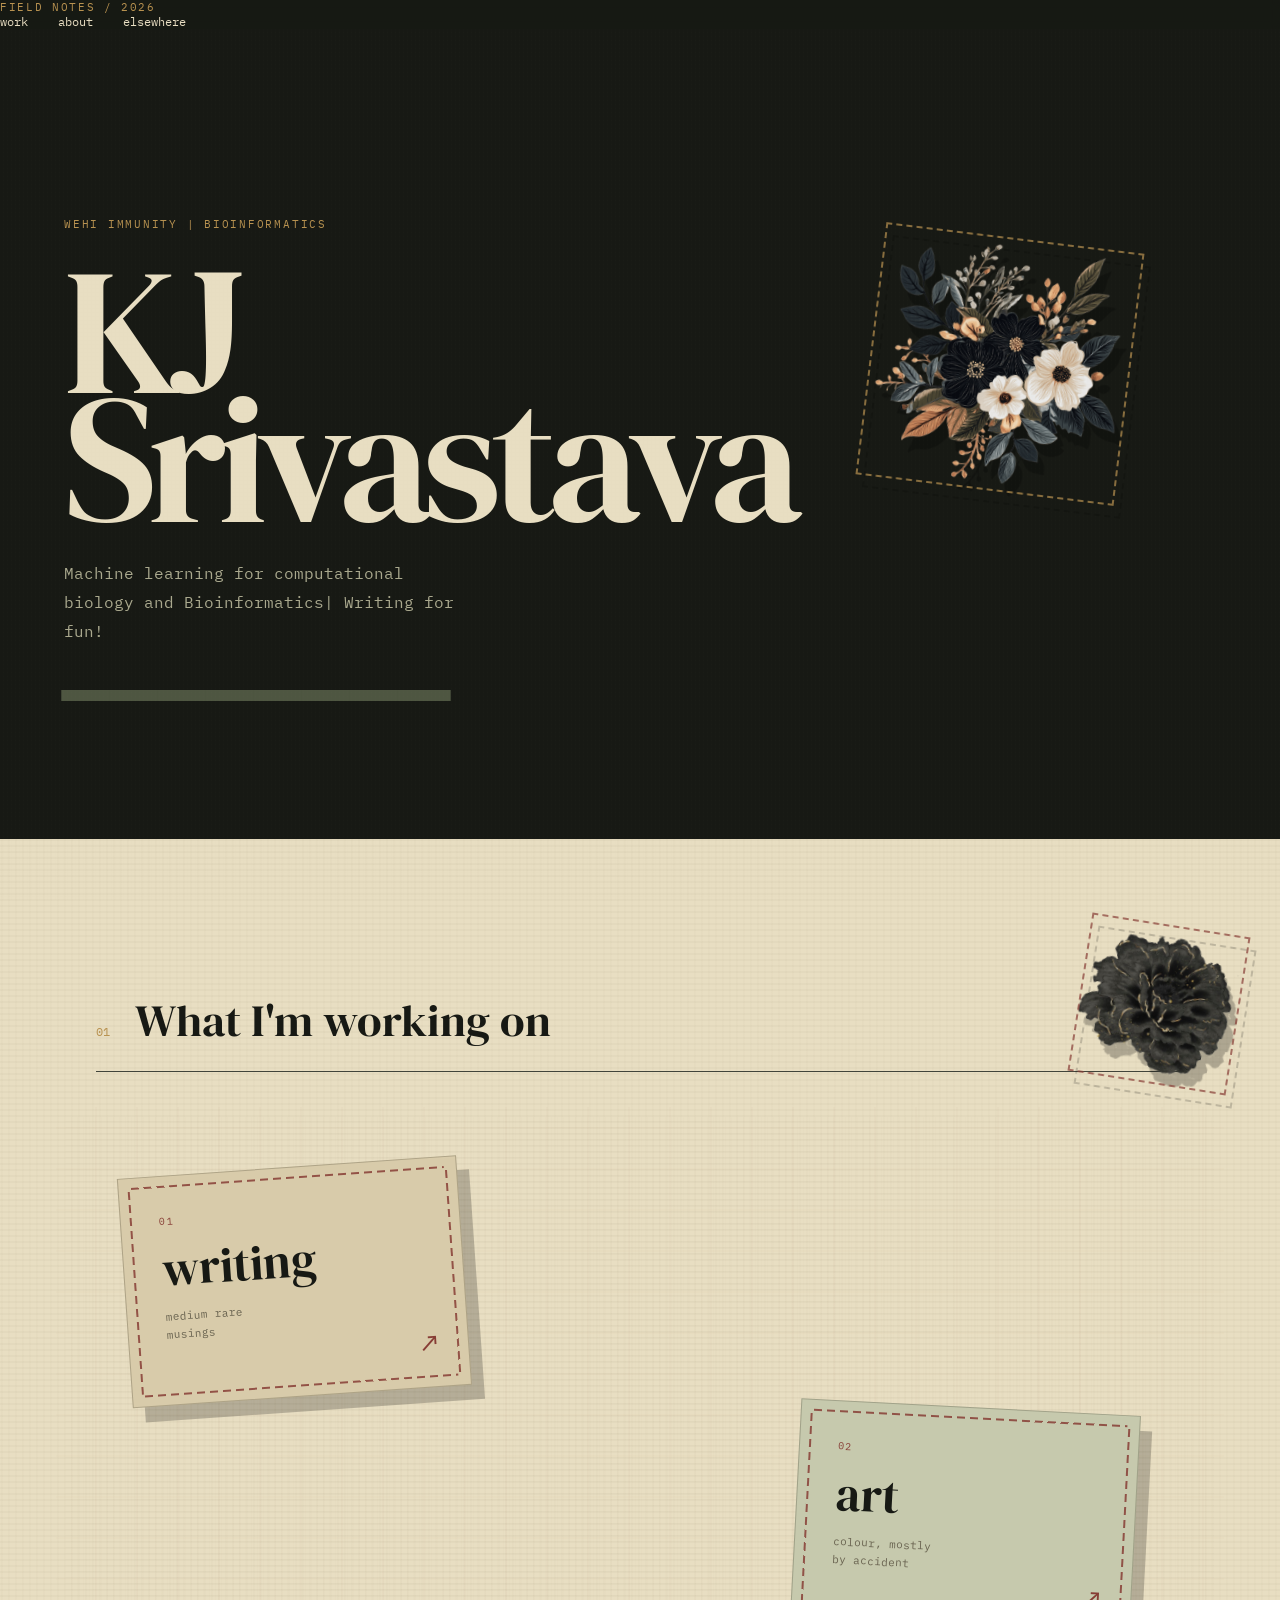
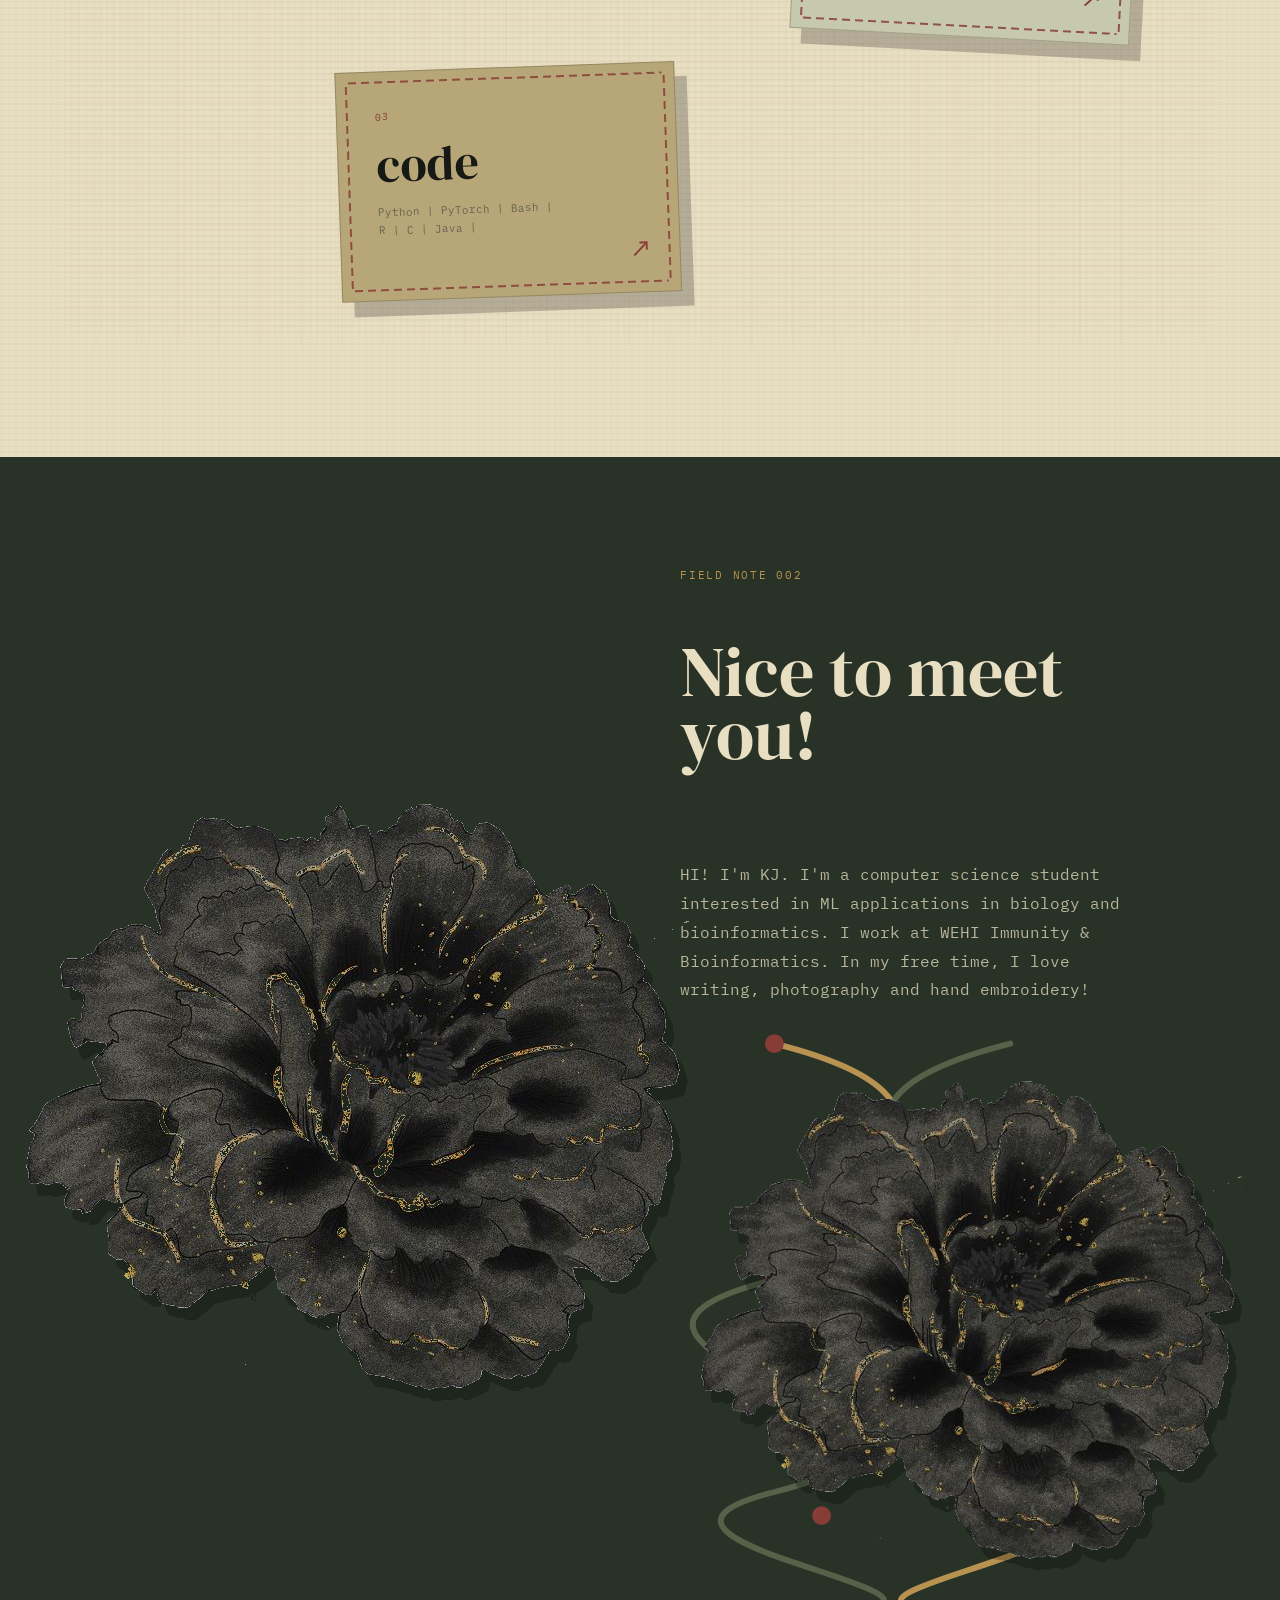
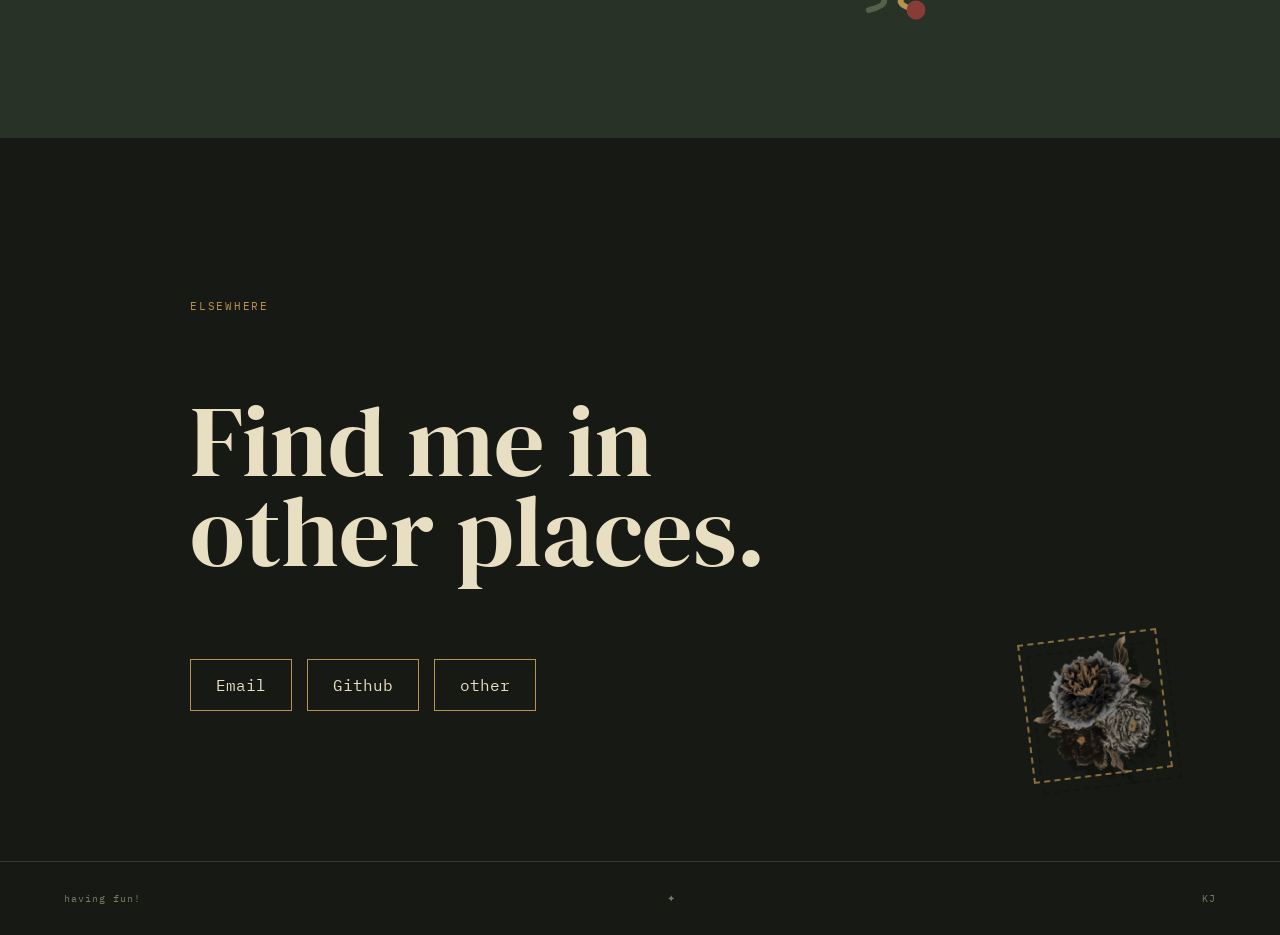
==== commit 3b5f0b56: "Update index.html" ====
--- a/index.html
+++ b/index.html
@@ -29,17 +29,15 @@
 
 
 <header>
-    <div class="header-inner">
-        <div class="label">
-            FIELD NOTES / 2026
-        </div>
-
-        <nav>
-            <a href="#work">work</a>
-            <a href="#about">about</a>
-            <a href="#links">elsewhere</a>
-        </nav>
+    <div class="label">
+        FIELD NOTES / 2026
     </div>
+
+    <nav>
+        <a href="#work">work</a>
+        <a href="#about">about</a>
+        <a href="#links">elsewhere</a>
+    </nav>
 </header>
 
 
@@ -199,21 +197,31 @@
 
 
             <div class="about-text">
-
-                <p class="kicker">
-                    FIELD NOTE 002
-                </p>
-
-                <h2>
-                    Nice to meet you! 
-                </h2>
-
-                <p>
-                    HI! I'm KJ. I'm a computer science student interested in ML applications 
-                    in biology and bioinformatics. I work at WEHI Immunity & Bioinformatics. 
-                    In my free time, I love writing, photography and hand embroidery!
-                </p>
-                <div class="protein-motif" aria-hidden="true">
+                <div class="about-text">
+    <p class="kicker">
+        FIELD NOTE 002
+    </p>
+
+    <h2>
+        Nice to meet you! 
+    </h2>
+
+    <div class="about-bio">
+        <img src="images/protein-gif.gif" alt="" class="protein-gif">
+
+        <p>
+            HI! I'm KJ. I'm a computer science student interested in ML applications 
+            in biology and bioinformatics. I work at WEHI Immunity & Bioinformatics. 
+            In my free time, I love writing, photography and hand embroidery!
+        </p>
+    </div>
+
+    <div class="floating-patch patch-left">
+        <img src="images/patchwork-2.png" alt="">
+    </div>
+</div>
+
+            
     <svg viewBox="0 0 200 260" xmlns="http://www.w3.org/2000/svg">
         <path class="helix-strand strand-a" d="M40 10 C 160 40, 20 80, 140 110 C 260 140, 20 170, 140 200 C 220 220, 60 240, 100 250"/>
         <path class="helix-strand strand-b" d="M140 10 C 20 40, 160 80, 40 110 C -80 140, 160 170, 40 200 C -40 220, 120 240, 80 250"/>
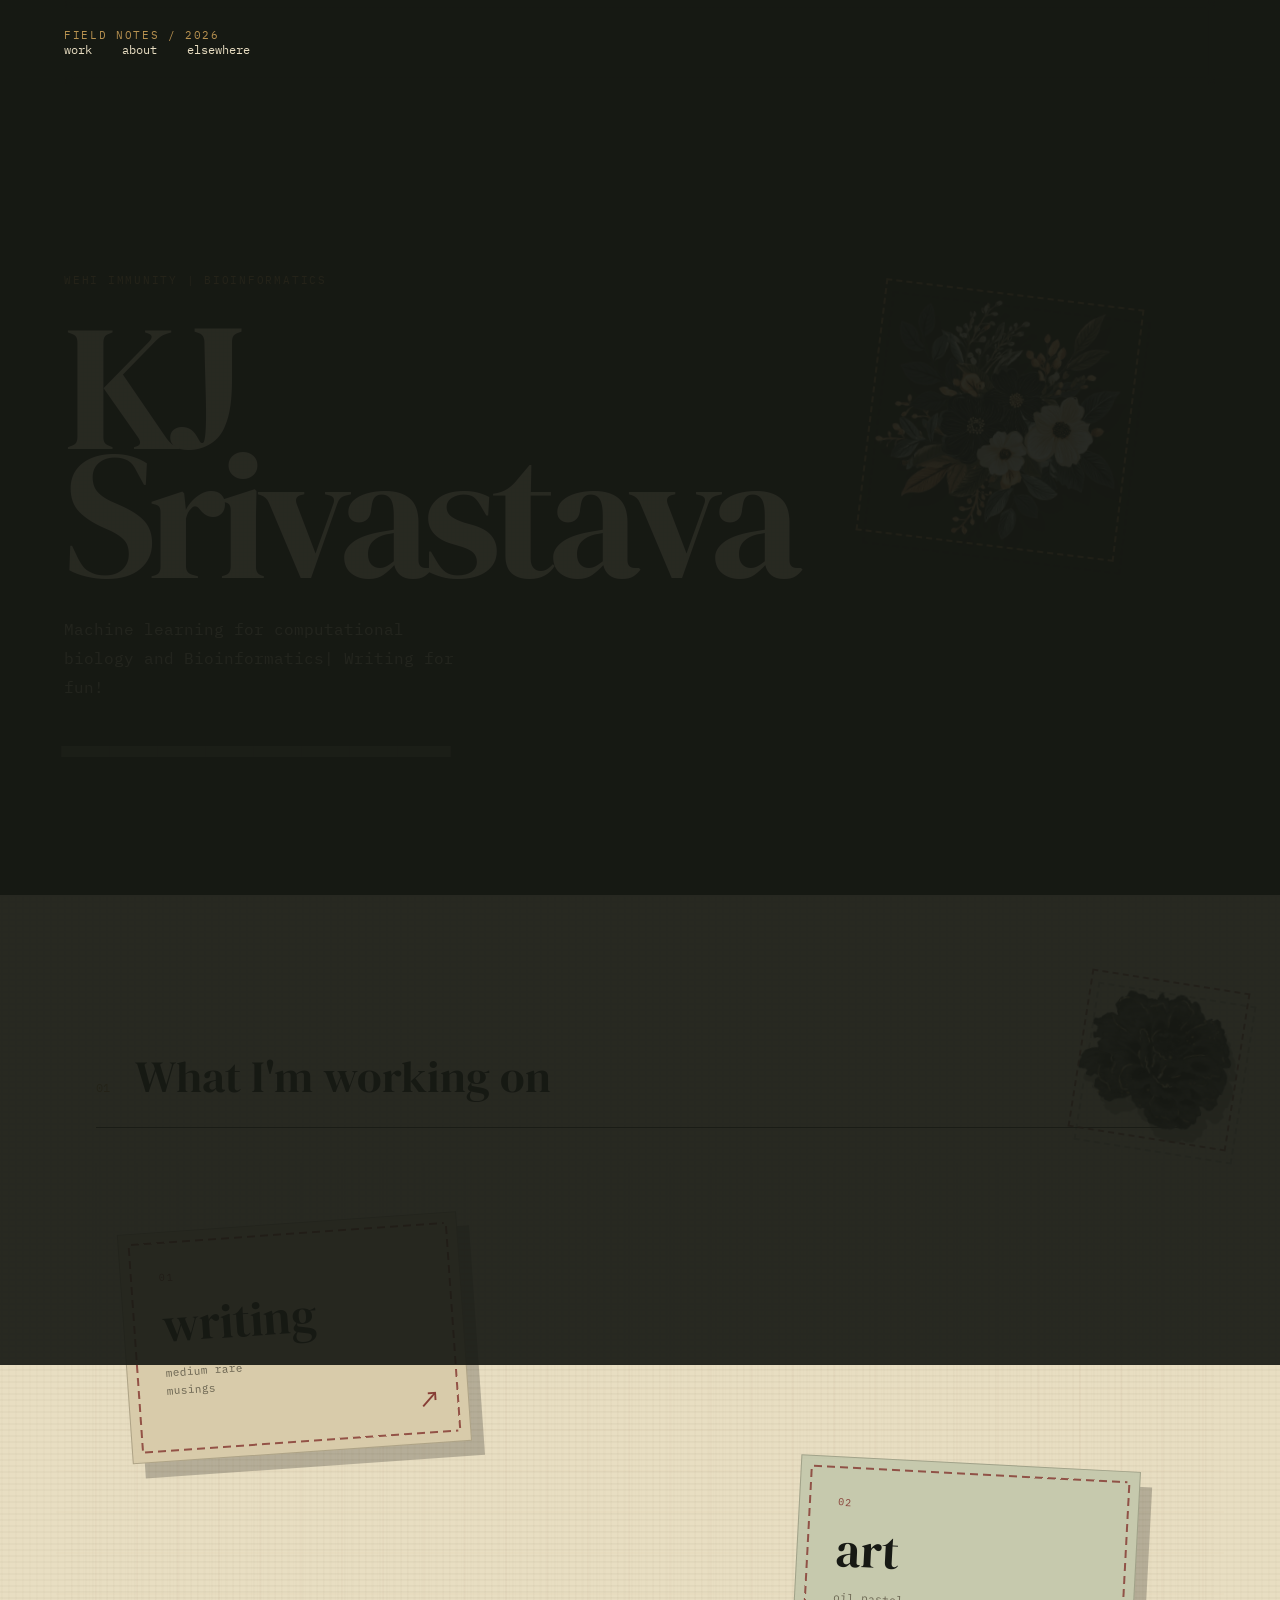
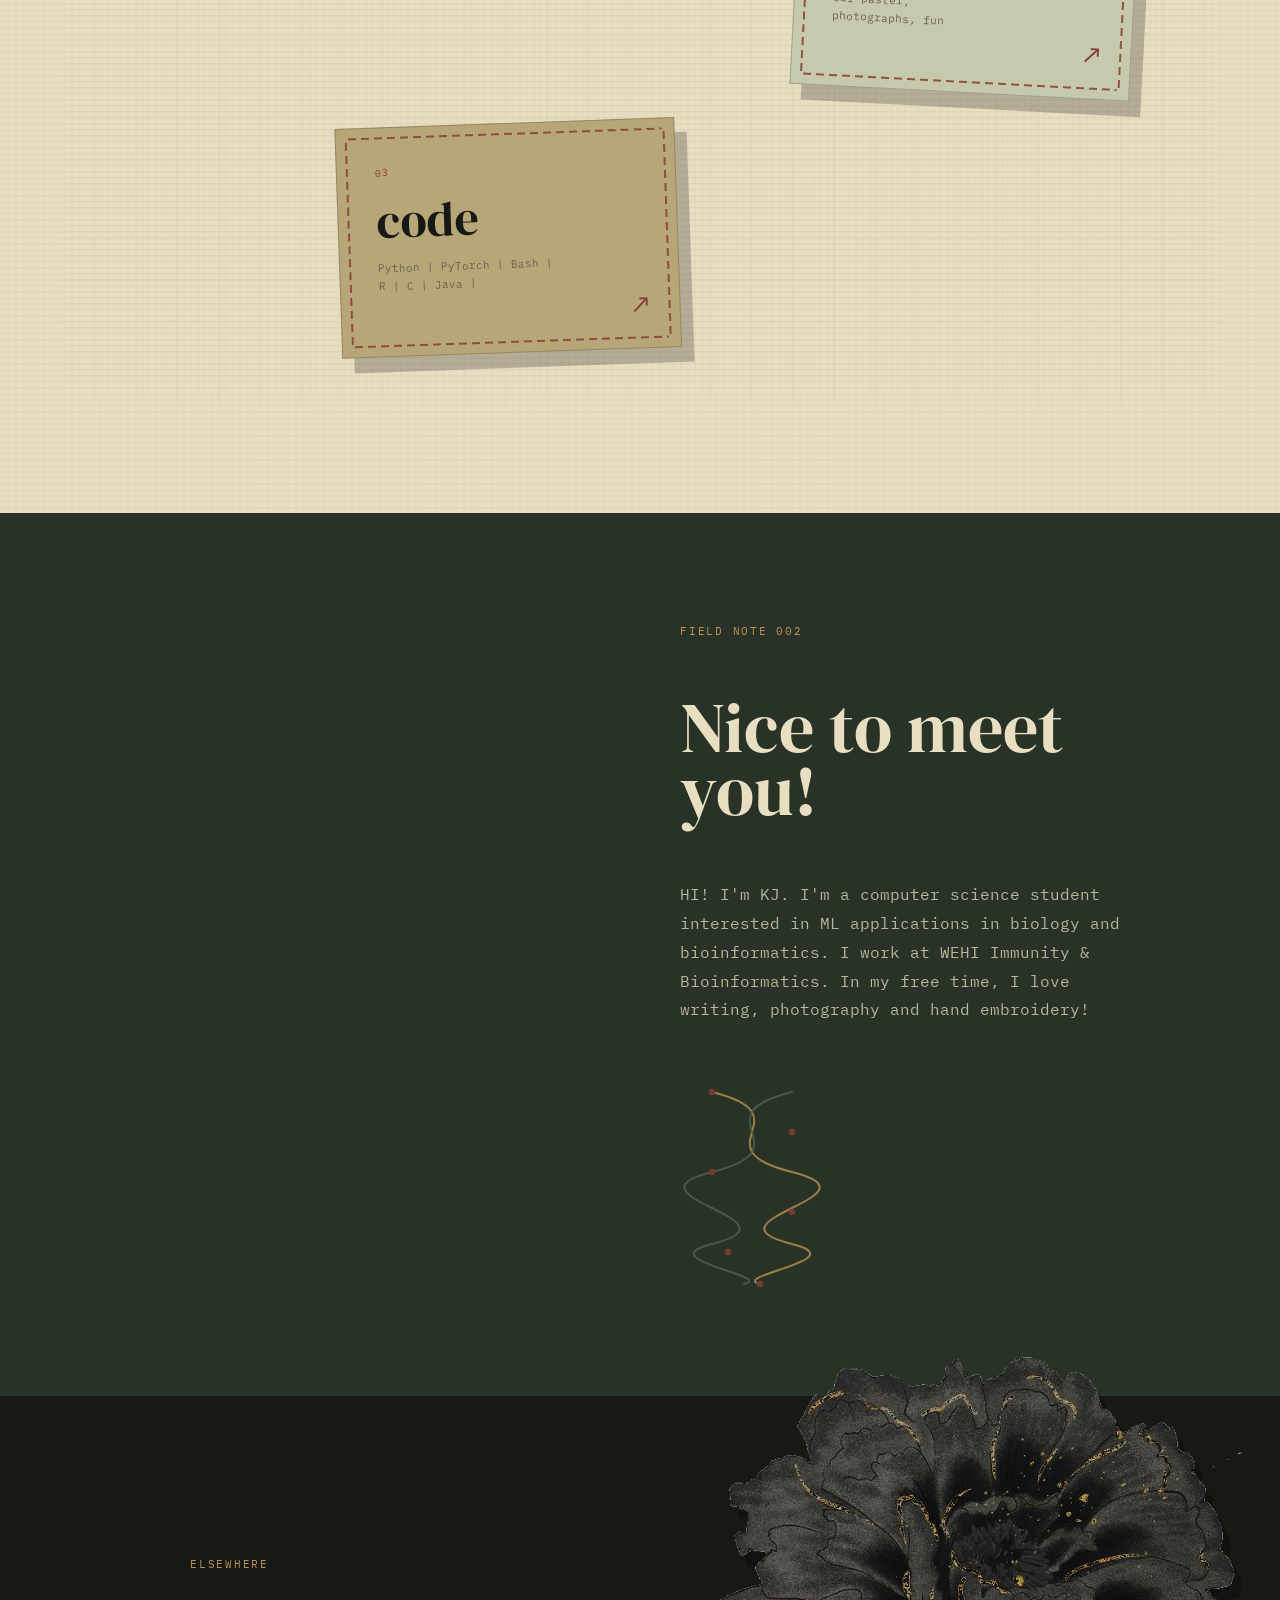
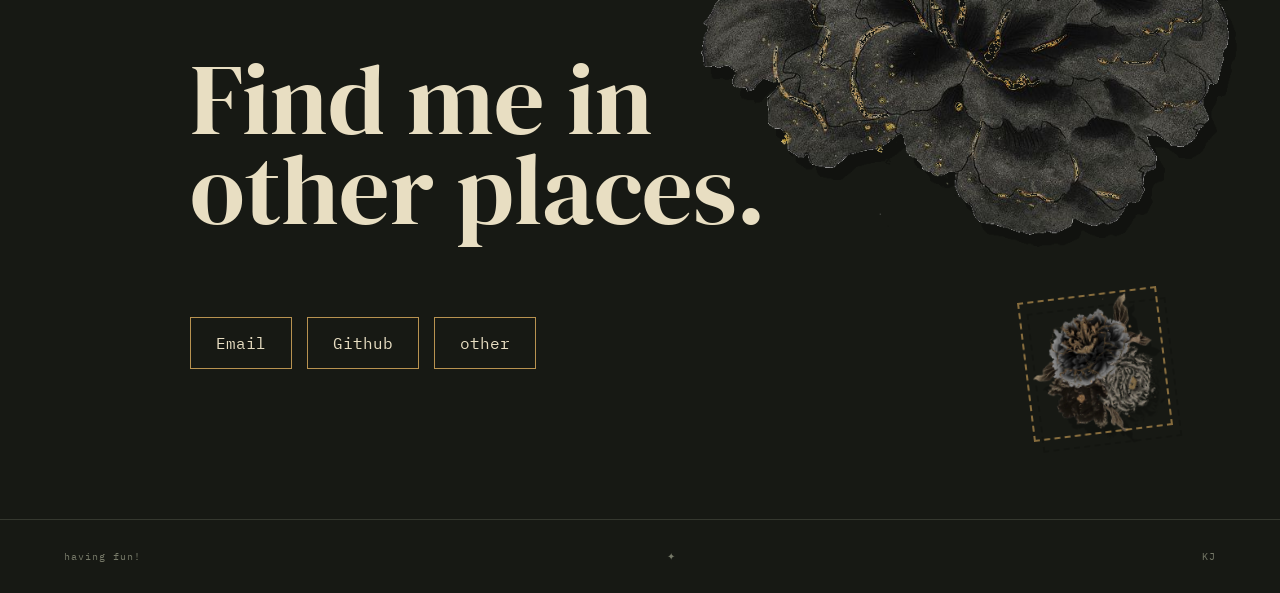
==== commit 51a62041: "Update index.html" ====
--- a/index.html
+++ b/index.html
@@ -29,15 +29,17 @@
 
 
 <header>
-    <div class="label">
-        FIELD NOTES / 2026
+    <div class="header-inner">
+        <div class="label">
+            FIELD NOTES / 2026
+        </div>
+
+        <nav>
+            <a href="#work">work</a>
+            <a href="#about">about</a>
+            <a href="#links">elsewhere</a>
+        </nav>
     </div>
-
-    <nav>
-        <a href="#work">work</a>
-        <a href="#about">about</a>
-        <a href="#links">elsewhere</a>
-    </nav>
 </header>
 
 
@@ -165,8 +167,8 @@
             art
         </span>
         <span class="label-description">
-            colour, mostly <br>
-            by accident
+            oil pastel, <br>
+            photographs, fun
         </span>
 
         <span class="label-arrow">↗</span>
@@ -197,31 +199,21 @@
 
 
             <div class="about-text">
-                <div class="about-text">
-    <p class="kicker">
-        FIELD NOTE 002
-    </p>
-
-    <h2>
-        Nice to meet you! 
-    </h2>
-
-    <div class="about-bio">
-        <img src="images/protein-gif.gif" alt="" class="protein-gif">
-
-        <p>
-            HI! I'm KJ. I'm a computer science student interested in ML applications 
-            in biology and bioinformatics. I work at WEHI Immunity & Bioinformatics. 
-            In my free time, I love writing, photography and hand embroidery!
-        </p>
-    </div>
-
-    <div class="floating-patch patch-left">
-        <img src="images/patchwork-2.png" alt="">
-    </div>
-</div>
-
-            
+
+                <p class="kicker">
+                    FIELD NOTE 002
+                </p>
+
+                <h2>
+                    Nice to meet you! 
+                </h2>
+
+                <p>
+                    HI! I'm KJ. I'm a computer science student interested in ML applications 
+                    in biology and bioinformatics. I work at WEHI Immunity & Bioinformatics. 
+                    In my free time, I love writing, photography and hand embroidery!
+                </p>
+                <div class="protein-motif" aria-hidden="true">
     <svg viewBox="0 0 200 260" xmlns="http://www.w3.org/2000/svg">
         <path class="helix-strand strand-a" d="M40 10 C 160 40, 20 80, 140 110 C 260 140, 20 170, 140 200 C 220 220, 60 240, 100 250"/>
         <path class="helix-strand strand-b" d="M140 10 C 20 40, 160 80, 40 110 C -80 140, 160 170, 40 200 C -40 220, 120 240, 80 250"/>
--- a/style.css
+++ b/style.css
@@ -77,13 +77,6 @@
 
     z-index: 100;
 
-    width: 100%;
-
-    background: rgba(23,25,20,.92);
-    backdrop-filter: blur(4px);
-}
-
-.header-inner {
     width: min(1300px, 90vw);
 
     margin: auto;
@@ -93,6 +86,11 @@
     display: flex;
     justify-content: space-between;
     align-items: center;
+
+    background: rgba(23,25,20,.92);
+    backdrop-filter: blur(4px);
+
+    box-shadow: 0 0 0 100vmax rgba(23,25,20,.92);
 }
 
 .label {
@@ -125,6 +123,7 @@
 /* --------------------------------
    DECORATIVE TOP THREAD
 -------------------------------- */
+
 
 .thread {
     position: absolute;
@@ -234,6 +233,35 @@
 
 .code-page{
     background: #0a1d33
+}
+.about-bio {
+    display: flex;
+
+    align-items: flex-start;
+
+    gap: 30px;
+
+    margin-top: 40px;
+}
+
+.protein-gif {
+    width: 140px;
+    height: 140px;
+
+    object-fit: cover;
+
+    flex-shrink: 0;
+
+    box-shadow:
+        8px 10px 0 rgba(0,0,0,.2);
+}
+
+.about-bio p {
+    margin: 0;
+
+    color: #b8b69b;
+
+    line-height: 1.8;
 }
 
 /* --------------------------------
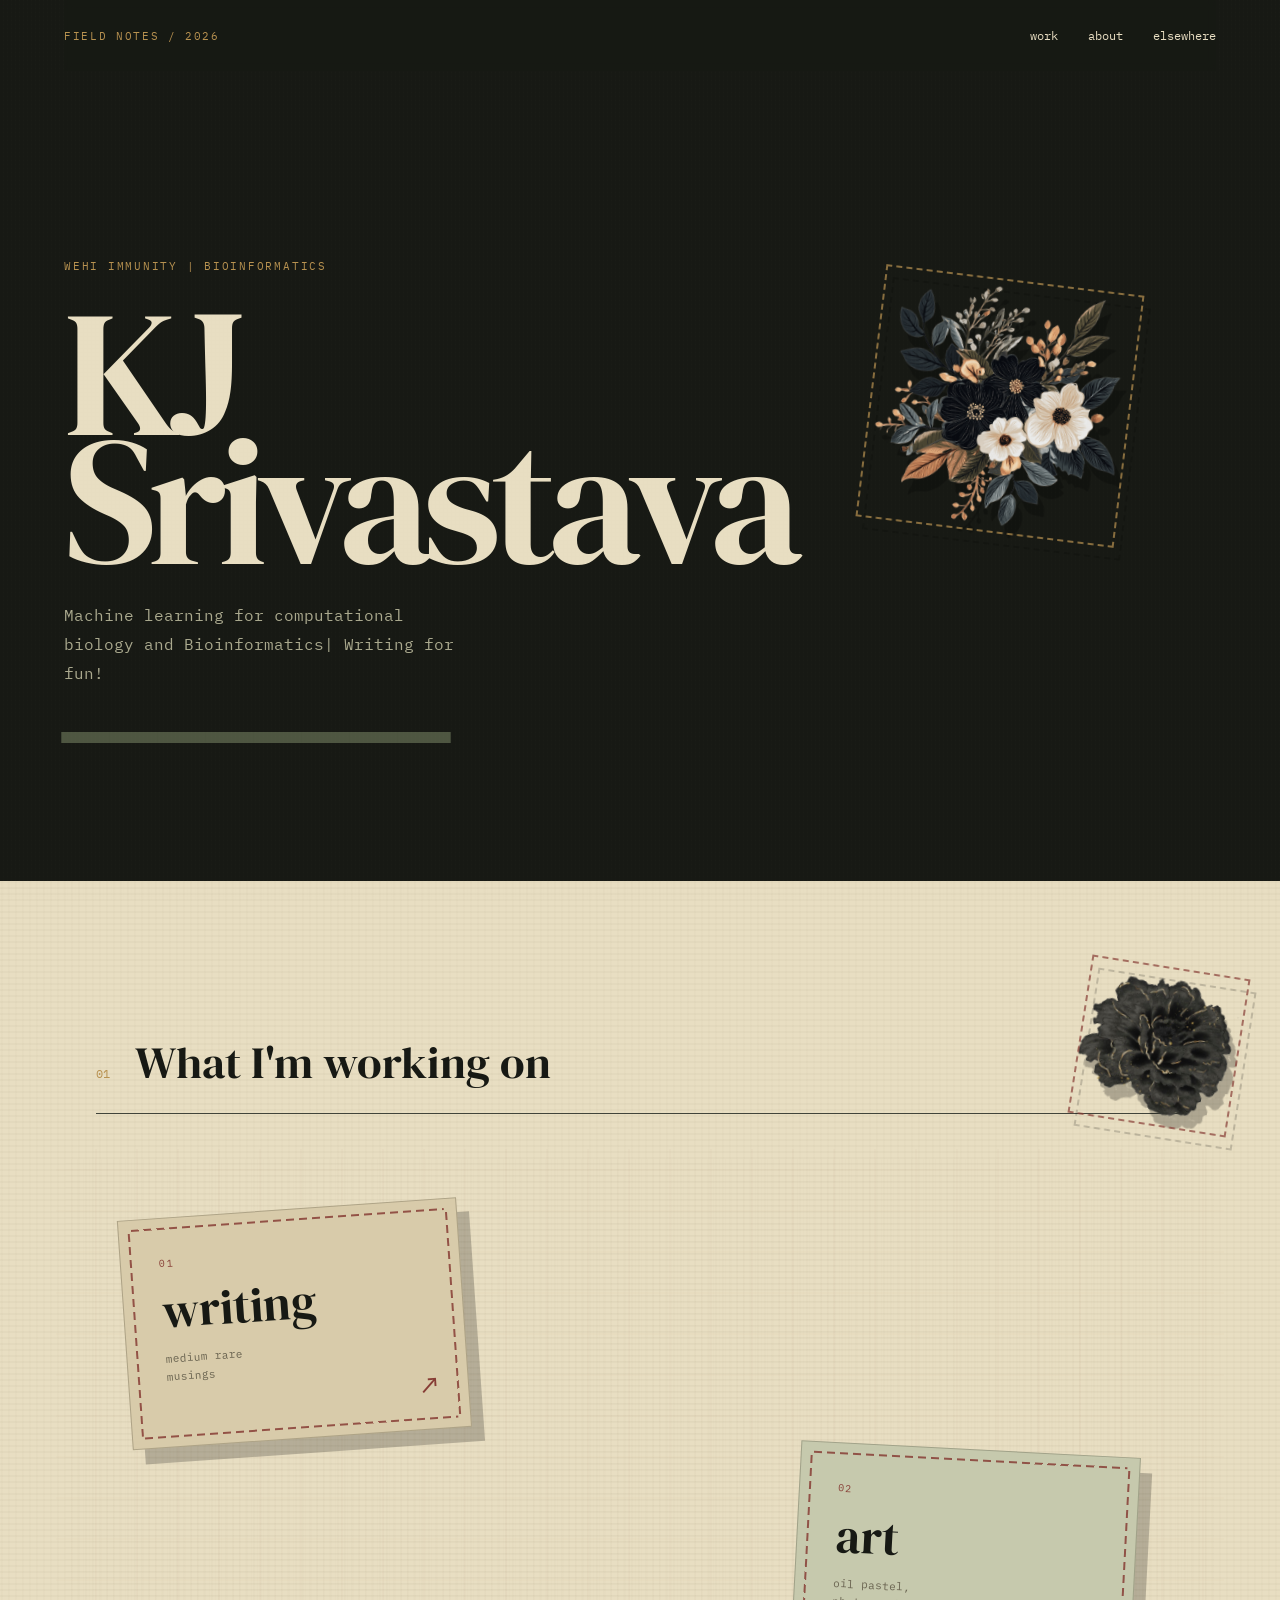
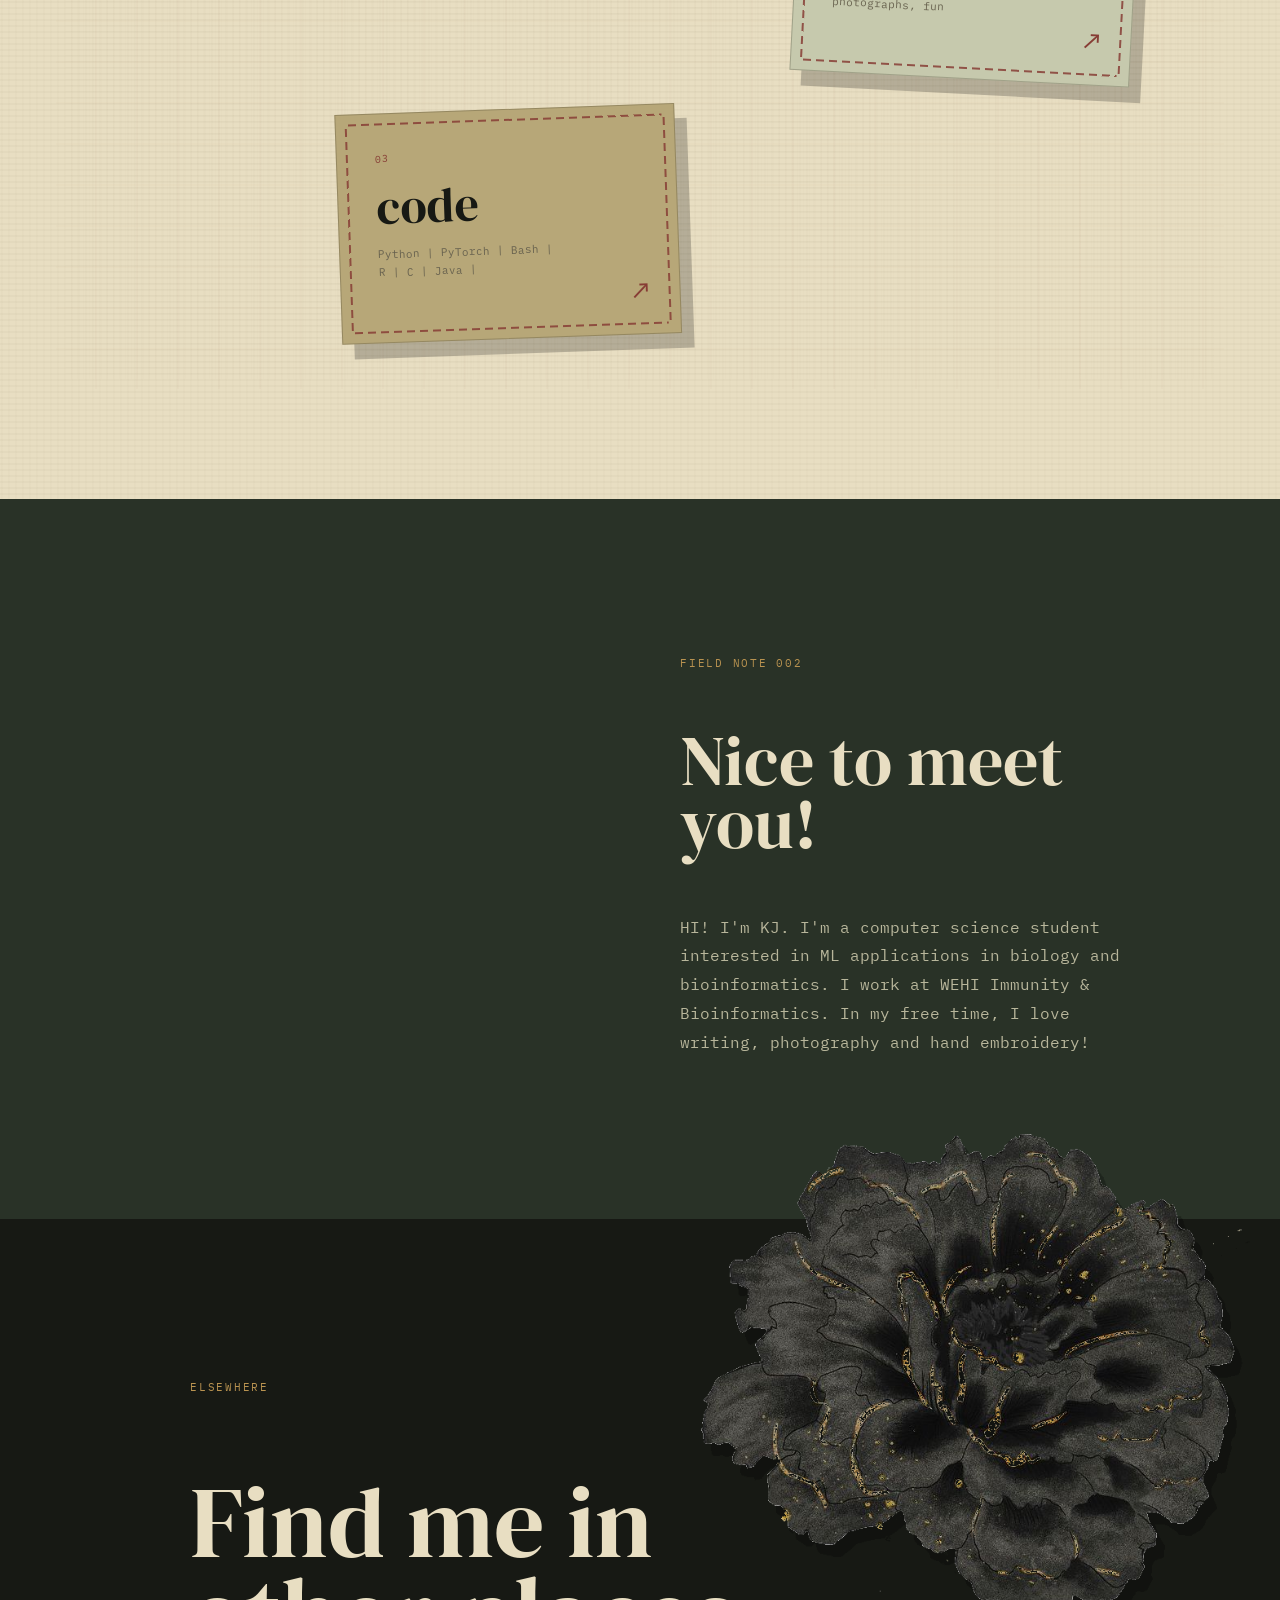
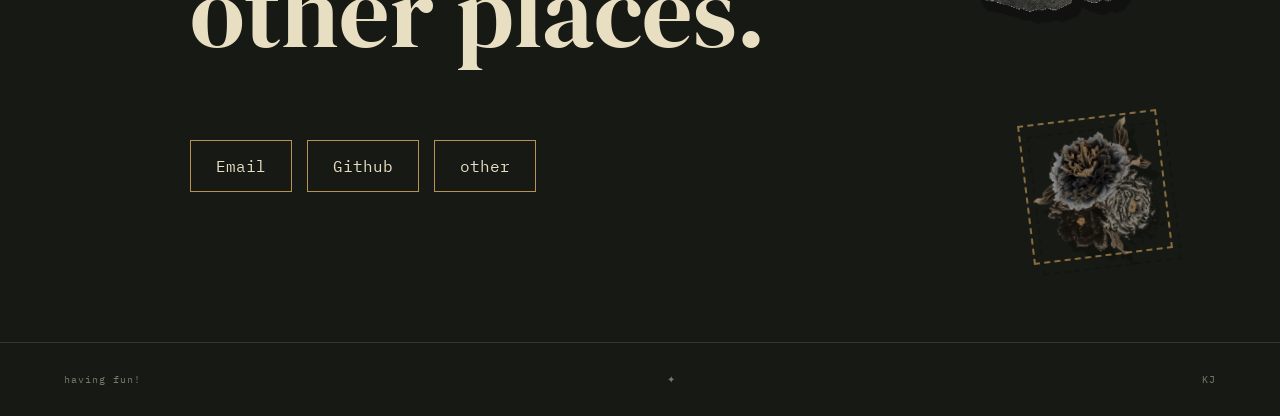
==== commit 35fdf586: "Update index.html" ====
--- a/index.html
+++ b/index.html
@@ -213,18 +213,7 @@
                     in biology and bioinformatics. I work at WEHI Immunity & Bioinformatics. 
                     In my free time, I love writing, photography and hand embroidery!
                 </p>
-                <div class="protein-motif" aria-hidden="true">
-    <svg viewBox="0 0 200 260" xmlns="http://www.w3.org/2000/svg">
-        <path class="helix-strand strand-a" d="M40 10 C 160 40, 20 80, 140 110 C 260 140, 20 170, 140 200 C 220 220, 60 240, 100 250"/>
-        <path class="helix-strand strand-b" d="M140 10 C 20 40, 160 80, 40 110 C -80 140, 160 170, 40 200 C -40 220, 120 240, 80 250"/>
-        <circle class="helix-node" cx="40" cy="10" r="4"/>
-        <circle class="helix-node" cx="140" cy="60" r="4"/>
-        <circle class="helix-node" cx="40" cy="110" r="4"/>
-        <circle class="helix-node" cx="140" cy="160" r="4"/>
-        <circle class="helix-node" cx="60" cy="210" r="4"/>
-        <circle class="helix-node" cx="100" cy="250" r="4"/>
-    </svg>
-</div>
+
                 <div class="floating-patch patch-left">
     <img src="images/patchwork-2.png" alt="">
 </div>
--- a/style.css
+++ b/style.css
@@ -88,9 +88,8 @@
     align-items: center;
 
     background: rgba(23,25,20,.92);
+
     backdrop-filter: blur(4px);
-
-    box-shadow: 0 0 0 100vmax rgba(23,25,20,.92);
 }
 
 .label {
@@ -98,6 +97,12 @@
     letter-spacing: .15em;
     color: var(--gold);
 }
+.header-inner {
+    width: 100%;
+    display: flex;
+    justify-content: space-between;
+    align-items: center;
+}
 
 nav {
     display: flex;
@@ -123,7 +128,6 @@
 /* --------------------------------
    DECORATIVE TOP THREAD
 -------------------------------- */
-
 
 .thread {
     position: absolute;
@@ -234,35 +238,6 @@
 .code-page{
     background: #0a1d33
 }
-.about-bio {
-    display: flex;
-
-    align-items: flex-start;
-
-    gap: 30px;
-
-    margin-top: 40px;
-}
-
-.protein-gif {
-    width: 140px;
-    height: 140px;
-
-    object-fit: cover;
-
-    flex-shrink: 0;
-
-    box-shadow:
-        8px 10px 0 rgba(0,0,0,.2);
-}
-
-.about-bio p {
-    margin: 0;
-
-    color: #b8b69b;
-
-    line-height: 1.8;
-}
 
 /* --------------------------------
    BOTANICAL PLACEHOLDERS
@@ -292,55 +267,6 @@
     bottom: 3%;
 
     color: var(--red);
-}
-
-/* protein motif */
-.protein-motif {
-    width: 160px;
-
-    margin-top: 60px;
-
-    opacity: .8;
-
-    animation:
-        protein-drift 14s ease-in-out infinite;
-}
-
-.protein-motif svg {
-    width: 100%;
-    height: auto;
-}
-
-.helix-strand {
-    fill: none;
-
-    stroke: var(--gold);
-    stroke-width: 2.5;
-    stroke-linecap: round;
-}
-
-.strand-b {
-    stroke: var(--leaf);
-    opacity: .75;
-}
-
-.helix-node {
-    fill: var(--red);
-}
-
-@keyframes protein-drift {
-    0%,
-    100% {
-        transform:
-            rotate(0deg)
-            translateY(0);
-    }
-
-    50% {
-        transform:
-            rotate(2deg)
-            translateY(-10px);
-    }
 }
 
 
